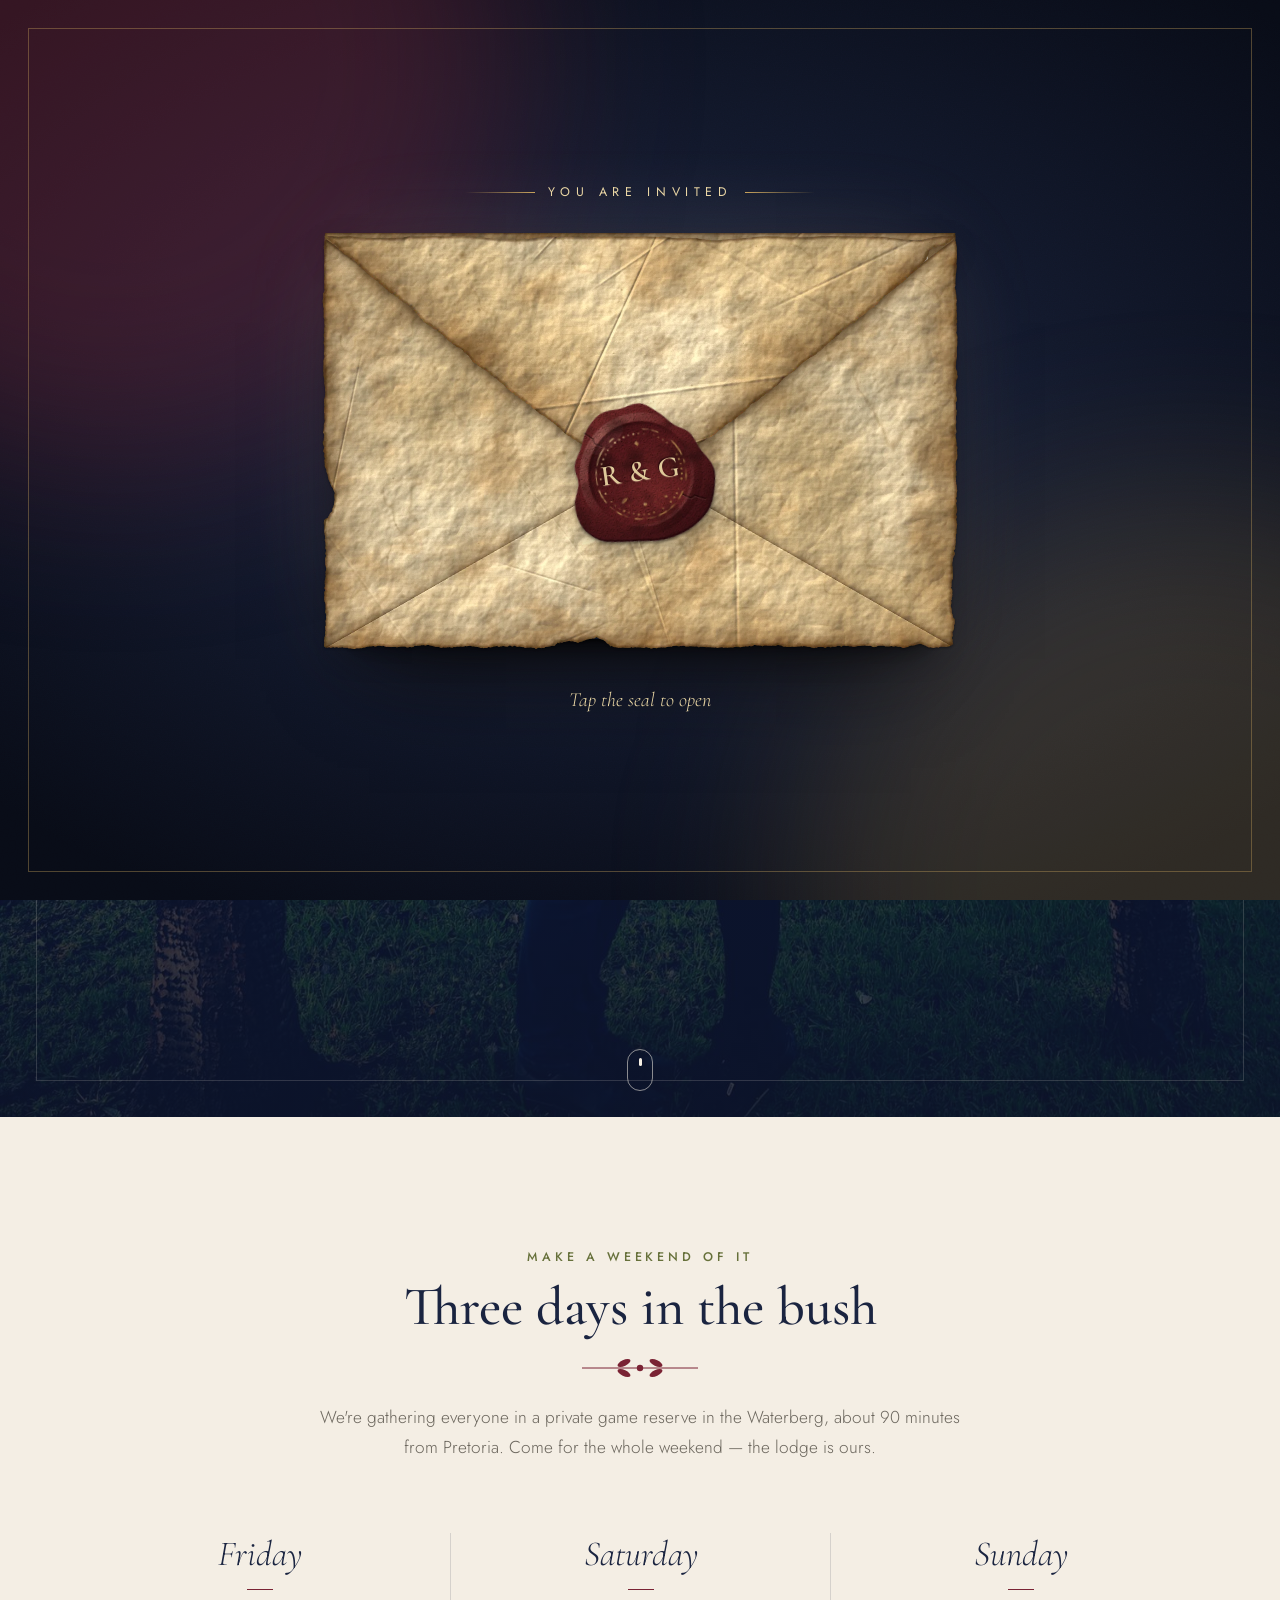
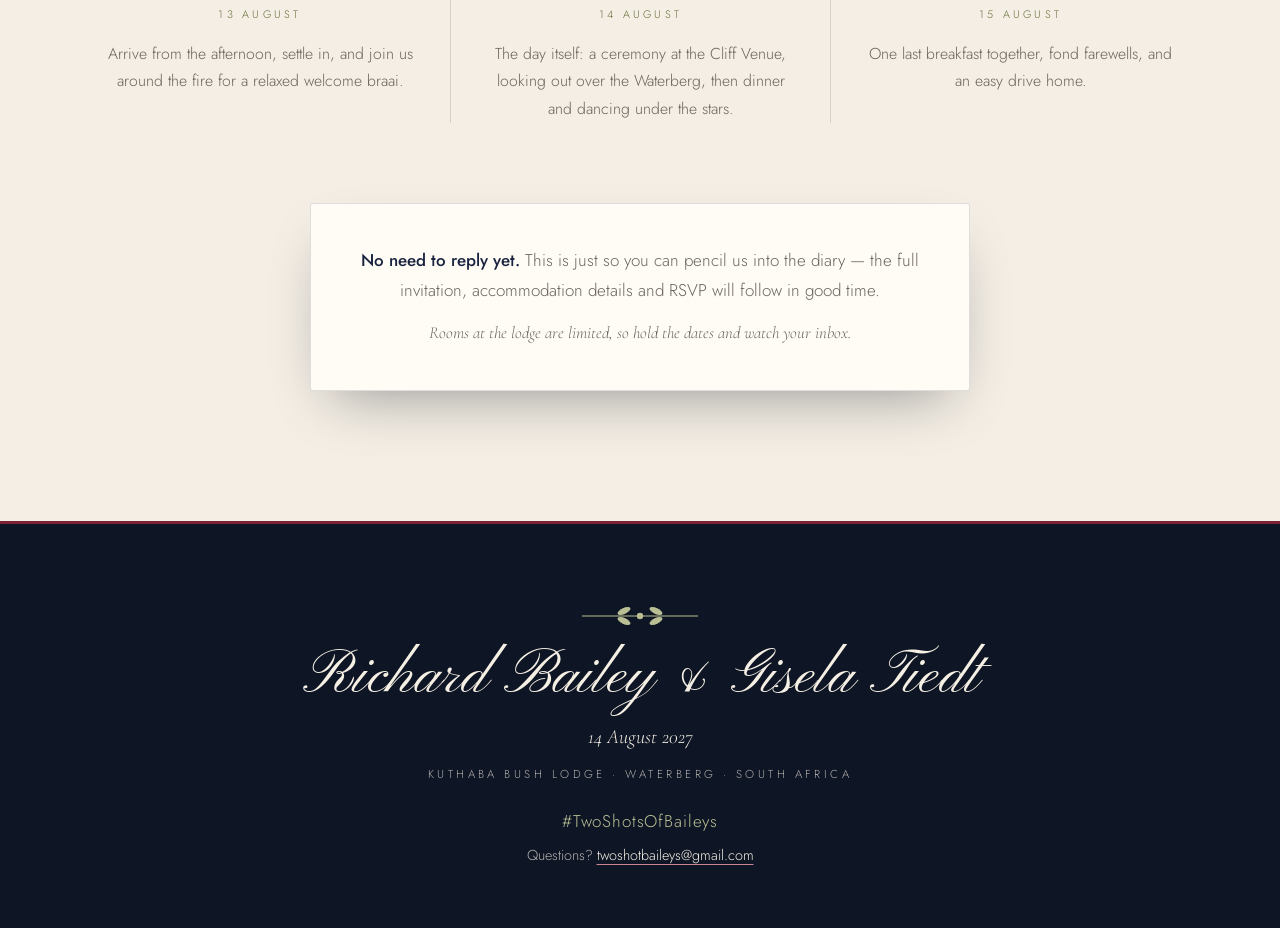
==== index.html @ c1f20c36 "Photo background and flipping photo date tiles on the save-the-date page - Use the photo among the t" ====
<!DOCTYPE html>
<html lang="en">
<head>
  <meta charset="UTF-8" />
  <meta name="viewport" content="width=device-width, initial-scale=1" />
  <title>Save the Weekend · 13–15 August 2027</title>
  <meta name="description" content="Save the weekend: our wedding weekend, 13–15 August 2027 at Kuthaba Bush Lodge in the Waterberg, South Africa." />
  <meta name="theme-color" content="#172036" />
  <meta property="og:title" content="Save the Weekend · 13–15 August 2027" />
  <meta property="og:description" content="A wedding weekend at Kuthaba Bush Lodge in the Waterberg, South Africa." />
  <link rel="icon" href="data:image/svg+xml,%3Csvg xmlns='http://www.w3.org/2000/svg' viewBox='0 0 64 64'%3E%3Ccircle cx='32' cy='32' r='30' fill='%237a2334'/%3E%3Cpath d='M32 46s-14-8.5-14-18a8 8 0 0 1 14-5.3A8 8 0 0 1 46 28c0 9.5-14 18-14 18z' fill='%23fff'/%3E%3C/svg%3E" />

  <link rel="preconnect" href="https://fonts.googleapis.com" />
  <link rel="preconnect" href="https://fonts.gstatic.com" crossorigin />
  <link href="https://fonts.googleapis.com/css2?family=Cormorant+Garamond:ital,wght@0,400;0,500;0,600;1,400;1,500&family=Jost:wght@300;400;500;600&family=Pinyon+Script&display=swap" rel="stylesheet" />
  <link rel="stylesheet" href="css/styles.css?v=6" />
  <link rel="stylesheet" href="css/landing.css?v=6" />
  <script src="js/config.js?v=6"></script>
  <script>
    // Apply the colour theme before the page paints (?theme=merlot previews one)
    (function () {
      var q = new URLSearchParams(location.search).get("theme");
      document.documentElement.setAttribute("data-theme", q || (window.WEDDING && window.WEDDING.theme) || "waterberg");
    })();
  </script>
</head>
<body class="is-locked landing">

  <!-- Reusable artwork -->
  <svg width="0" height="0" style="position:absolute" aria-hidden="true">
    <defs>
      <symbol id="leaf" viewBox="0 0 40 80">
        <path d="M20 2C34 18 38 44 20 78 2 44 6 18 20 2z" />
      </symbol>
      <symbol id="branch" viewBox="0 0 200 420">
        <path d="M100 420C96 320 110 220 98 110 94 70 100 36 108 0" fill="none" stroke="currentColor" stroke-width="2.4" stroke-linecap="round" />
        <g fill="currentColor">
          <ellipse cx="72" cy="360" rx="12" ry="30" transform="rotate(-50 72 360)" />
          <ellipse cx="128" cy="330" rx="12" ry="30" transform="rotate(48 128 330)" />
          <ellipse cx="74" cy="290" rx="11" ry="28" transform="rotate(-48 74 290)" />
          <ellipse cx="126" cy="258" rx="11" ry="28" transform="rotate(50 126 258)" />
          <ellipse cx="76" cy="220" rx="10" ry="26" transform="rotate(-46 76 220)" />
          <ellipse cx="122" cy="186" rx="10" ry="25" transform="rotate(50 122 186)" />
          <ellipse cx="78" cy="152" rx="9" ry="23" transform="rotate(-44 78 152)" />
          <ellipse cx="120" cy="118" rx="9" ry="22" transform="rotate(48 120 118)" />
          <ellipse cx="86" cy="84" rx="8" ry="20" transform="rotate(-40 86 84)" />
          <ellipse cx="118" cy="52" rx="7" ry="18" transform="rotate(44 118 52)" />
          <ellipse cx="108" cy="10" rx="6" ry="14" />
        </g>
      </symbol>
      <symbol id="sprig" viewBox="0 0 120 24">
        <path d="M2 12h116" stroke="currentColor" stroke-width="1" />
        <g fill="currentColor">
          <ellipse cx="44" cy="7" rx="7" ry="3" transform="rotate(-25 44 7)" />
          <ellipse cx="44" cy="17" rx="7" ry="3" transform="rotate(25 44 17)" />
          <ellipse cx="76" cy="7" rx="7" ry="3" transform="rotate(25 76 7)" />
          <ellipse cx="76" cy="17" rx="7" ry="3" transform="rotate(-25 76 17)" />
          <circle cx="60" cy="12" r="3.2" />
        </g>
      </symbol>


      <!-- Card-corner flourish -->
      <symbol id="corner" viewBox="0 0 40 40">
        <g fill="none" stroke="currentColor" stroke-width="1.1" stroke-linecap="round">
          <path d="M3 37V13Q3 3 13 3H37" />
          <path d="M8 30V15Q8 8 15 8H30" />
          <path d="M14 14q7 0 7 7-.5 5-5 4.5T13 20" />
        </g>
        <circle cx="3" cy="3" r="2.2" fill="currentColor" />
        <circle cx="37" cy="3" r="1.3" fill="currentColor" />
        <circle cx="3" cy="37" r="1.3" fill="currentColor" />
      </symbol>
    </defs>
  </svg>

  <!-- ============ Envelope intro ============ -->
  <div class="intro" id="intro" role="dialog" aria-label="Invitation">
    <span class="intro__glow intro__glow--a" aria-hidden="true"></span>
    <span class="intro__glow intro__glow--b" aria-hidden="true"></span>
    <canvas class="intro__fx" id="introFx" aria-hidden="true"></canvas>

    <div class="intro__inner">
      <p class="intro__eyebrow">You are invited</p>
      <button class="envelope" id="envelope" type="button" aria-label="Open the invitation">
        <span class="envelope__body">
          <span class="envelope__back"></span>
          <span class="envelope__card">
            <span class="envelope__card-corners" aria-hidden="true">
              <svg><use href="#corner" /></svg><svg><use href="#corner" /></svg><svg><use href="#corner" /></svg><svg><use href="#corner" /></svg>
            </span>
            <span class="envelope__card-small envelope__card-title">Save the Weekend</span>
            <span class="envelope__card-names">
              <span data-config="partner1"></span>
              <span class="envelope__card-amp">&amp;</span>
              <span data-config="partner2"></span>
            </span>
            <svg class="envelope__card-sprig" aria-hidden="true"><use href="#sprig" /></svg>
            <span class="envelope__card-small">13 – 15 August 2027</span>
            <span class="envelope__card-place">Kuthaba Bush Lodge</span>
          </span>
          <span class="envelope__pocket"></span>
          <span class="envelope__flap-shadow"><span></span></span>
          <span class="envelope__seal envelope__seal--base" aria-hidden="true">
            <span class="seal__inner">
              <img class="seal__wax" src="images/seal.webp" alt="" />
              <span class="seal__text" data-config="initials"></span>
            </span>
          </span>
          <span class="envelope__flap">
            <span class="flap__face flap__face--out"></span>
            <span class="flap__face flap__face--in"></span>
            <span class="envelope__seal envelope__seal--top" aria-hidden="true">
              <span class="seal__inner">
                <img class="seal__wax" src="images/seal.webp" alt="" />
                <span class="seal__text" data-config="initials"></span>
              </span>
            </span>
          </span>
        </span>
      </button>
      <p class="intro__hint"><span>Tap the seal to open</span></p>
    </div>
  </div>

  <main>
    <!-- ============ The announcement ============ -->
    <section class="hero" id="home">
      <div class="hero__bg" id="heroBg"></div>
      <div class="hero__frame" aria-hidden="true"></div>
      <div class="hero__leaves" id="leaves" aria-hidden="true"></div>

      <div class="hero__content">
        <p class="hero__eyebrow anim" style="--d:.1s">Save the Weekend</p>
        <h1 class="hero__names anim" style="--d:.3s">
          <span data-config="partner1"></span>
          <span class="hero__amp">&amp;</span>
          <span data-config="partner2"></span>
        </h1>
        <p class="hero__sub anim" style="--d:.55s">are getting married</p>

        <div class="hero__dates anim" style="--d:.85s">
          <!-- Each tile starts as a photo and flips once to its date: the 13th, then the 14th, then the 15th -->
          <div class="hero__day" style="--flip:0s">
            <span class="hero__day-flip">
              <span class="hero__day-photo" style="background-image:url(images/tiles/web/13.jpg)" aria-hidden="true"></span>
              <span class="hero__day-face">
                <span class="hero__day-name">Fri</span>
                <span class="hero__day-num">13</span>
                <span class="hero__day-note">Celebrations begin</span>
              </span>
            </span>
          </div>
          <div class="hero__day hero__day--main" style="--flip:1s">
            <span class="hero__day-flip">
              <span class="hero__day-photo hero__day-photo--14" style="background-image:url(images/tiles/web/14.jpg)" aria-hidden="true"></span>
              <span class="hero__day-face">
                <span class="hero__day-name">Sat</span>
                <span class="hero__day-num">14</span>
                <span class="hero__day-note">We say ‘I do’</span>
              </span>
            </span>
          </div>
          <div class="hero__day" style="--flip:2s">
            <span class="hero__day-flip">
              <span class="hero__day-photo" style="background-image:url(images/tiles/web/15.jpg)" aria-hidden="true"></span>
              <span class="hero__day-face">
                <span class="hero__day-name">Sun</span>
                <span class="hero__day-num">15</span>
                <span class="hero__day-note">Until we meet again</span>
              </span>
            </span>
          </div>
        </div>
        <p class="hero__month anim" style="--d:.95s">August 2027</p>

        <p class="hero__venue anim" style="--d:1s">
          <span class="hero__venue-name" data-config="venue.name"></span>
          <span class="hero__venue-area" data-config="venue.area"></span>
        </p>

        <div class="countdown anim" style="--d:1.05s" id="countdown">
          <div class="countdown__unit"><span class="countdown__num" data-unit="days">000</span><span class="countdown__label">Days</span></div>
          <div class="countdown__unit"><span class="countdown__num" data-unit="hours">00</span><span class="countdown__label">Hours</span></div>
          <div class="countdown__unit"><span class="countdown__num" data-unit="minutes">00</span><span class="countdown__label">Minutes</span></div>
          <div class="countdown__unit"><span class="countdown__num" data-unit="seconds">00</span><span class="countdown__label">Seconds</span></div>
        </div>

        <div class="hero__actions anim" style="--d:1.2s">
          <div class="cal">
            <button class="btn btn--light" id="calToggle" aria-expanded="false" aria-controls="calMenu">Add to calendar</button>
            <div class="cal__menu" id="calMenu" hidden>
              <a id="calGoogle" target="_blank" rel="noopener">Google Calendar</a>
              <a id="calOutlook" target="_blank" rel="noopener">Outlook</a>
              <button type="button" id="calIcs">Apple / iCal (.ics)</button>
            </div>
          </div>
          <a class="btn btn--ghost" id="venueSite" target="_blank" rel="noopener">See the venue</a>
          <a class="btn btn--ghost" id="fullSite" href="wedding.html" hidden>Full details &amp; RSVP</a>
        </div>
      </div>

      <a href="#weekend" class="hero__scroll" aria-label="Scroll down"><span></span></a>
    </section>

    <!-- ============ The weekend ============ -->
    <section class="three-days" id="weekend">
      <div class="container">
        <header class="three-days__head" data-reveal>
          <p class="eyebrow">Make a weekend of it</p>
          <h2 class="title">Three days in the bush</h2>
          <svg class="sprig" aria-hidden="true"><use href="#sprig" /></svg>
          <p class="lead">
            We're gathering everyone in a private game reserve in the Waterberg,
            about 90 minutes from Pretoria. Come for the whole weekend — the lodge is ours.
          </p>
        </header>

        <ol class="days">
          <li data-reveal style="--d:.05s">
            <span class="days__name">Friday</span>
            <span class="days__date">13 August</span>
            <p>Arrive from the afternoon, settle in, and join us around the fire for a relaxed welcome braai.</p>
          </li>
          <li data-reveal style="--d:.15s">
            <span class="days__name">Saturday</span>
            <span class="days__date">14 August</span>
            <p>The day itself: a ceremony at the Cliff Venue, looking out over the Waterberg, then dinner and dancing under the stars.</p>
          </li>
          <li data-reveal style="--d:.25s">
            <span class="days__name">Sunday</span>
            <span class="days__date">15 August</span>
            <p>One last breakfast together, fond farewells, and an easy drive home.</p>
          </li>
        </ol>

        <div class="note" data-reveal>
          <p><strong>No need to reply yet.</strong> This is just so you can pencil us into the diary —
            the full invitation, accommodation details and RSVP will follow in good time.</p>
          <p class="note__small">Rooms at the lodge are limited, so hold the dates and watch your inbox.</p>
        </div>
      </div>
    </section>
  </main>

  <footer class="footer">
    <svg class="footer__sprig" aria-hidden="true"><use href="#sprig" /></svg>
    <p class="footer__names" data-config="coupleShort"></p>
    <p class="footer__date">14 August 2027</p>
    <p class="footer__place">Kuthaba Bush Lodge · Waterberg · South Africa</p>
    <p class="footer__tag" data-config="hashtag"></p>
    <p class="footer__contact">Questions? <a data-config-href="contactEmail"></a></p>
  </footer>

  <script src="js/landing.js?v=6"></script>
  <script src="js/intro-fx.js?v=6"></script>
</body>
</html>
---- css/styles.css ----
/* ==========================================================================
   Save the Date — styles
   Palette: navy · olive · burgundy · white, arranged in three themes.
   Every colour below comes from the theme tokens, so switching the theme
   in js/config.js recolours the whole site.
   ========================================================================== */

/* ---------- Themes ---------- */
:root,
[data-theme="waterberg"] {
  /* Midnight ink navy leads; bone white, bush olive, merlot accents */
  --dark: #172036;
  --dark-deep: #0e1525;
  --dark-soft: #24304c;
  --on-dark: #f5efe4;
  --ink: #1a2440;
  --leaf: #66703a;
  --leaf-light: #b9bf93;
  --leaf-pale: #e9e8d8;
  --accent: #7a2334;
  --accent-deep: #58182a;
  --accent-light: #c98592;
  --paper: #f4eee4;
  --card: #fffcf6;
  --muted: #6b665d;
}

[data-theme="merlot"] {
  /* Deep merlot burgundy leads; navy and olive accents */
  --dark: #4a1524;
  --dark-deep: #330d18;
  --dark-soft: #5f1f31;
  --on-dark: #f8efe8;
  --ink: #1a2440;
  --leaf: #626c37;
  --leaf-light: #c7cb9f;
  --leaf-pale: #ecebdc;
  --accent: #1f2b4a;
  --accent-deep: #131c33;
  --accent-light: #aebbd8;
  --paper: #f6eee7;
  --card: #fffbf7;
  --muted: #6c625d;
}

[data-theme="olive"] {
  /* Dusky bush olive leads; merlot and navy accents */
  --dark: #384024;
  --dark-deep: #262c17;
  --dark-soft: #485230;
  --on-dark: #f6f1e4;
  --ink: #1a2440;
  --leaf: #5f6a34;
  --leaf-light: #d3d7b1;
  --leaf-pale: #e8e9d6;
  --accent: #7a2334;
  --accent-deep: #58182a;
  --accent-light: #e2a6b0;
  --paper: #f3efe3;
  --card: #fffdf6;
  --muted: #66645a;
}

:root {
  --line: color-mix(in srgb, var(--ink) 14%, transparent);

  /* The invitation itself keeps the same colours in every theme */
  --envelope: #25355f;
  --envelope-shade: #17223f;
  --line-dark: color-mix(in srgb, var(--on-dark) 18%, transparent);

  --serif: "Cormorant Garamond", Georgia, "Times New Roman", serif;
  --sans: "Jost", "Segoe UI", system-ui, sans-serif;
  --script: "Pinyon Script", "Brush Script MT", cursive;

  --radius: 3px;
  --shadow: 0 24px 60px -24px color-mix(in srgb, var(--dark-deep) 45%, transparent);
  --ease: cubic-bezier(0.22, 1, 0.36, 1);
  --nav-h: 72px;

  /* Fine paper grain, tinted by the theme through blend modes */
  --grain: url("data:image/svg+xml,%3Csvg xmlns='http://www.w3.org/2000/svg' width='220' height='220'%3E%3Cfilter id='n'%3E%3CfeTurbulence type='fractalNoise' baseFrequency='.85' numOctaves='3' stitchTiles='stitch'/%3E%3CfeColorMatrix values='0 0 0 0 0 0 0 0 0 0 0 0 0 0 0 0 0 0 .55 0'/%3E%3C/filter%3E%3Crect width='100%25' height='100%25' filter='url(%23n)'/%3E%3C/svg%3E");
}

/* ---------- Base ---------- */
*,
*::before,
*::after { box-sizing: border-box; }

html { scroll-behavior: smooth; scroll-padding-top: var(--nav-h); }
body {
  margin: 0;
  font-family: var(--sans);
  font-weight: 300;
  font-size: 17px;
  line-height: 1.75;
  color: var(--ink);
  background: var(--paper);
  -webkit-font-smoothing: antialiased;
  overflow-x: hidden;
}
body::after {
  content: "";
  position: fixed; inset: 0;
  background-image: var(--grain);
  opacity: 0.07;
  pointer-events: none;
  z-index: 80;
}
body.is-locked { overflow: hidden; }
img { max-width: 100%; display: block; }
a { color: inherit; }
button { font: inherit; cursor: pointer; }
[hidden] { display: none !important; }
::selection { background: var(--accent); color: var(--on-dark); }

.container { width: min(1140px, 100% - 40px); margin-inline: auto; }
.container--narrow { width: min(760px, 100% - 40px); }

/* ---------- Typography ---------- */
.eyebrow {
  font-family: var(--sans);
  font-size: 0.78rem;
  font-weight: 500;
  letter-spacing: 0.32em;
  text-transform: uppercase;
  color: var(--leaf);
  margin: 0 0 0.6rem;
}
.eyebrow--light { color: var(--leaf-light); }
.title {
  font-family: var(--serif);
  font-weight: 500;
  font-size: clamp(2.2rem, 5vw, 3.4rem);
  line-height: 1.1;
  margin: 0;
  color: var(--ink);
}
.title--light { color: var(--on-dark); }
.lead { font-size: 1.08rem; color: var(--muted); max-width: 640px; margin: 1.2rem auto 0; }
.lead--light { color: color-mix(in srgb, var(--on-dark) 80%, transparent); }
.lead strong { font-weight: 500; color: inherit; }

.sprig { width: 120px; height: 24px; color: var(--accent); margin: 1.1rem 0 1.4rem; display: block; }
.section__head .sprig { margin-inline: auto; }
.sprig--light { color: var(--leaf-light); }

.section { padding: clamp(80px, 12vw, 140px) 0; position: relative; }
.section__head { text-align: center; margin-bottom: clamp(48px, 7vw, 72px); }

/* Dark, colour-blocked sections share one treatment */
.details, .gallery, .rsvp, .footer, .hero, .intro {
  color: var(--on-dark);
  background-color: var(--dark);
}

/* ---------- Buttons ---------- */
.btn {
  --bg: transparent; --fg: var(--ink); --bd: var(--ink);
  --hover-bg: var(--ink); --hover-fg: var(--card);
  position: relative;
  display: inline-flex; align-items: center; justify-content: center; gap: 0.6rem;
  padding: 0.95rem 2rem;
  border: 1px solid var(--bd);
  background: var(--bg);
  color: var(--fg);
  font-family: var(--sans);
  font-size: 0.78rem;
  font-weight: 500;
  letter-spacing: 0.24em;
  text-transform: uppercase;
  text-decoration: none;
  border-radius: var(--radius);
  overflow: hidden;
  isolation: isolate;
  transition: color 0.4s var(--ease), border-color 0.4s var(--ease), transform 0.3s var(--ease);
}
.btn::before {
  content: "";
  position: absolute; inset: 0;
  background: var(--hover-bg);
  transform: scaleX(0);
  transform-origin: right;
  transition: transform 0.5s var(--ease);
  z-index: -1;
}
.btn:hover::before, .btn:focus-visible::before { transform: scaleX(1); transform-origin: left; }
.btn:hover, .btn:focus-visible { color: var(--hover-fg); border-color: var(--hover-bg); }
.btn:active { transform: scale(0.98); }
.btn--light { --bg: var(--card); --fg: var(--ink); --bd: var(--card); --hover-bg: var(--accent); --hover-fg: var(--on-dark); }
.btn--ghost { --fg: var(--on-dark); --bd: color-mix(in srgb, var(--on-dark) 55%, transparent); --hover-bg: var(--on-dark); --hover-fg: var(--dark); }
.btn--dark { --bg: var(--dark); --fg: var(--on-dark); --bd: var(--dark); --hover-bg: var(--accent); --hover-fg: var(--on-dark); }
.btn--outline { --hover-bg: var(--dark); --hover-fg: var(--on-dark); }
.btn--accent { --bg: var(--accent); --fg: var(--on-dark); --bd: var(--accent); --hover-bg: var(--dark); --hover-fg: var(--on-dark); }
.btn--block { width: 100%; padding-block: 1.15rem; }

/* ==========================================================================
   Envelope intro
   ========================================================================== */
.intro {
  /* A dark, quiet stage for the letter, whatever the site theme */
  --gold: #c9a45c;
  --gold-light: #ecd9a6;
  position: fixed; inset: 0 auto 0 0; z-index: 100;
  width: 100vw; /* the full window, scrollbar included, so it doesn't shift sideways when
                   scrolling unlocks at the end and the scrollbar appears */
  display: grid; place-items: center;
  color: var(--on-dark);
  background: radial-gradient(ellipse 70% 62% at 50% 46%, #25314f 0%, #141b30 48%, #090d19 100%);
  overflow: hidden;
  transition: opacity 1.2s var(--ease), visibility 1.2s;
}
.intro::before { /* film grain */
  content: ""; position: absolute; inset: 0;
  background-image: var(--grain); opacity: 0.22; mix-blend-mode: overlay; pointer-events: none;
}
.intro::after { /* hairline gold frame */
  content: ""; position: absolute; inset: clamp(12px, 2.2vw, 28px);
  border: 1px solid color-mix(in srgb, var(--gold) 38%, transparent);
  pointer-events: none;
  animation: fadeIn 2.4s 0.4s both;
}
.intro.is-done { opacity: 0; visibility: hidden; }
.intro__glow { /* two soft washes of colour, drifting slowly */
  position: absolute;
  width: 62vmax; aspect-ratio: 1; border-radius: 50%;
  filter: blur(90px);
  pointer-events: none;
  animation: drift 26s ease-in-out infinite alternate;
}
.intro__glow--a { left: -22vmax; top: -26vmax; background: rgba(140, 42, 61, .34); }
.intro__glow--b { right: -24vmax; bottom: -30vmax; background: rgba(201, 164, 92, .2); animation-duration: 34s; animation-direction: alternate-reverse; }
.intro__fx { /* gold motes drawn by js/intro-fx.js as the card comes out */
  position: absolute; inset: 0; z-index: 2;
  width: 100%; height: 100%; display: block;
  pointer-events: none;
}
.intro__inner { position: relative; z-index: 1; text-align: center; padding: 20px; }
.intro__eyebrow, .intro__hint { transition: opacity 0.8s var(--ease), transform 0.8s var(--ease); }
.intro__eyebrow {
  display: flex; align-items: center; justify-content: center; gap: 1.1em;
  color: var(--gold-light);
  font-size: 0.78rem; font-weight: 400; letter-spacing: 0.45em; text-transform: uppercase;
  margin: 0 0 2rem;
  animation: fadeUp 1.2s 0.3s var(--ease) both;
}
.intro__eyebrow::before, .intro__eyebrow::after {
  content: ""; width: clamp(28px, 7vw, 70px); height: 1px;
  background: linear-gradient(90deg, transparent, var(--gold));
}
.intro__eyebrow::after { transform: scaleX(-1); }
.intro__hint {
  color: var(--gold-light);
  font-family: var(--serif); font-style: italic; font-size: 1.25rem;
  margin: 2rem 0 0;
  animation: fadeUp 1.2s 0.9s var(--ease) both;
}
.intro__hint span { display: inline-block; animation: pulse 2.8s 2.2s ease-in-out infinite; }
.intro.is-opening .intro__eyebrow,
.intro.is-opening .intro__hint { opacity: 0; transform: translateY(8px); animation: none; }

/* Envelope layers, back to front:
   back < flap (once open) < card < pocket < flap shadow < lower seal half < flap (closed) */
.envelope {
  position: relative;
  display: block;
  width: min(640px, 92vw, 84vh);
  aspect-ratio: 16 / 10.4;
  border: 0; padding: 0; background: none;
  container-type: inline-size; /* card text and seal scale with the envelope (cqi units) */
  animation: placeDown 1.6s 0.1s var(--ease) both;
  -webkit-tap-highlight-color: transparent;
}
.envelope:focus { outline: none; }
.envelope__body { position: absolute; inset: 0; perspective: 1800px; }
.envelope__body::before { /* the envelope's shadow, kept just inside the torn edges */
  content: ""; position: absolute; inset: 2% 3% 3%;
  border-radius: 14px;
  box-shadow:
    0 2px 3px rgba(0, 0, 0, .4),
    0 18px 30px -10px rgba(0, 0, 0, .6),
    0 50px 90px -30px rgba(0, 0, 0, .9),
    0 0 110px -10px rgba(255, 214, 160, .16);
  transition: opacity 0.9s ease;
}
.envelope__body > span { position: absolute; display: block; }

/* Inside: the same old paper as the outside. images/envelope-back.webp shares the front's
   torn outline, so nothing shows round the edges; it reaches a hair above the top so the
   lifted flap meets it without a gap. */
.envelope__back {
  inset: -0.4% 0 0;
  background: url("../images/envelope-back.webp") center / 100% 100% no-repeat;
  z-index: 0;
}

/* The card: heavy cotton paper. Apart from the names (merlot), its text, frame and corners
   are printed in the navy of the landing page behind it. */
.envelope__card {
  left: 5%; right: 5%; top: 5%; bottom: 5%;
  z-index: 2;
  display: flex !important; flex-direction: column; align-items: center; justify-content: center;
  padding: 5% 8%;
  background: radial-gradient(ellipse at 50% 40%, #fffdf8, #f9f0de 85%);
  border-radius: 2px;
  color: var(--ink);
  text-align: center;
  overflow: hidden;
  box-shadow: 0 1px 2px rgba(0,0,0,.1), 0 16px 28px -16px rgba(0,0,0,.4);
  transition: transform 1.8s cubic-bezier(0.45, 0, 0.2, 1), box-shadow 1.2s;
}
.envelope__card::before { /* double navy keyline */
  content: ""; position: absolute; inset: 2.2cqi;
  border: 1px solid color-mix(in srgb, var(--dark) 85%, transparent);
  box-shadow: inset 0 0 0 3px #fcf5e8, inset 0 0 0 4px color-mix(in srgb, var(--dark) 45%, transparent);
  pointer-events: none;
}
.envelope__card::after { /* a sheen that sweeps across once the card is presented */
  content: ""; position: absolute; inset: 0; pointer-events: none;
  background: linear-gradient(105deg, transparent 42%, rgba(255, 250, 235, .8) 50%, transparent 58%) no-repeat;
  background-size: 300% 100%; background-position: 100% 0;
}
.envelope__card > span { display: block; }
.envelope__card-corners { position: absolute; inset: 3.3cqi; pointer-events: none; }
.envelope__card-corners svg { position: absolute; width: 7cqi; height: 7cqi; color: var(--dark); }
.envelope__card-corners svg:nth-child(1) { left: 0; top: 0; }
.envelope__card-corners svg:nth-child(2) { right: 0; top: 0; transform: scaleX(-1); }
.envelope__card-corners svg:nth-child(3) { left: 0; bottom: 0; transform: scaleY(-1); }
.envelope__card-corners svg:nth-child(4) { right: 0; bottom: 0; transform: scale(-1); }
.envelope__card-small { font-size: max(0.5rem, 1.55cqi); letter-spacing: 0.38em; text-transform: uppercase; color: var(--dark); }
.envelope__card-title {
  font-weight: 500;
  color: var(--dark);
  margin-bottom: 0.8cqi;
}
.envelope__card-names { font-family: var(--script); font-size: 7cqi; line-height: 1.12; color: #7a2334; margin: 0.2em 0; }
.envelope__card-names > span { display: block; }
.envelope__card-amp { font-family: var(--serif); font-style: italic; font-size: 0.62em; line-height: 1; color: var(--dark); }
.envelope__card-sprig { width: 15cqi; height: 3cqi; color: var(--leaf); margin: 0.2rem 0 0.35rem; }
.envelope__card-place { font-family: var(--serif); font-style: italic; font-size: max(0.8rem, 2.5cqi); color: var(--dark-soft); margin-top: 0.1rem; }

/* Outside: an old letter. The parchment — stains, creases, torn edges — is painted
   by tools/envelope/ into two images whose transparency gives each piece its shape. */
.envelope__pocket {
  inset: 0;
  z-index: 3;
  background: url("../images/envelope-front.webp") center / 100% 100% no-repeat;
  filter: drop-shadow(0 1px 1px rgba(0, 0, 0, .35));
}

/* A soft shadow the closed flap casts onto the pocket */
.envelope__flap-shadow {
  left: 0; right: 0; top: 0; height: 60%;
  z-index: 4;
  filter: drop-shadow(0 3px 4px rgba(40, 22, 6, .55)) drop-shadow(0 10px 14px rgba(40, 22, 6, .22));
  transition: opacity 0.4s;
}
.envelope__flap-shadow > span {
  position: absolute; inset: 0;
  background: url("../images/envelope-flap.webp") center / 100% 100% no-repeat;
}

.envelope__flap {
  left: 0; right: 0; top: 0; height: 60%;
  z-index: 6;
  transform-origin: 50% 0;
  transform-style: preserve-3d;
}
.flap__face {
  position: absolute; inset: 0;
  backface-visibility: hidden; -webkit-backface-visibility: hidden;
}
.flap__face--out { background: url("../images/envelope-flap.webp") center / 100% 100% no-repeat; }
.flap__face--out::before { /* the shading follows the paper's torn outline */
  -webkit-mask: url("../images/envelope-flap.webp") center / 100% 100% no-repeat;
  mask: url("../images/envelope-flap.webp") center / 100% 100% no-repeat;
}
.flap__face--in { /* the underside: the same old paper, painted upside down to match the flip */
  transform: rotateX(180deg);
  background: url("../images/envelope-flap-in.webp") center / 100% 100% no-repeat;
}
.flap__face--in::before {
  -webkit-mask: url("../images/envelope-flap-in.webp") center / 100% 100% no-repeat;
  mask: url("../images/envelope-flap-in.webp") center / 100% 100% no-repeat;
}
.flap__face::before { /* shading that changes as the flap turns towards / away from the light */
  content: ""; position: absolute; inset: 0; z-index: 1;
  background: linear-gradient(180deg, rgba(0,0,0,.5), rgba(0,0,0,.15));
  opacity: 0;
  transition: opacity 0.9s ease-in;
}
.flap__face--in::before { opacity: 0.8; transition: opacity 1.1s 0.6s ease-out; }

/* Wax seal. Closed: one whole seal on top. Opening: it splits into two halves along the
   flap's edge — the top half rides up with the flap, the bottom half stays on the envelope. */
.envelope__seal {
  position: absolute !important;
  left: 50%; top: 60%;
  width: 26cqi; height: 26cqi;
  min-width: 76px; min-height: 76px;
  transform: translate(-50%, -56%);
}
.envelope__seal--top {
  top: 100%;
  transform: translate(-50%, -56%) translateZ(1px);
  opacity: 0; /* shown once opening starts; until then the base seal is whole */
  backface-visibility: hidden; -webkit-backface-visibility: hidden;
  clip-path: polygon(0% 0%, 100% 0%, 100% 19.5%, 92% 27.5%, 85% 31.5%, 79% 38.5%, 72% 41.5%, 66% 48.5%, 60% 51.5%, 55% 55.5%, 50% 58.5%, 46% 55.5%, 41% 49.5%, 33% 45.5%, 27% 39.5%, 19% 35.5%, 14% 28.5%, 8% 27.5%, 0% 19.5%);
}
.envelope__seal--base {
  z-index: 7; /* whole, above the closed flap */
  transition: transform 0.5s var(--ease), opacity 0.6s;
}
.seal__inner {
  position: absolute; inset: 0;
  display: grid; place-items: center;
  transform: rotate(-8deg);
  transition: transform 0.45s var(--ease);
}
.seal__wax { /* images/seal.webp, painted by tools/envelope/ */
  position: absolute; inset: 0; width: 100%; height: 100%;
  pointer-events: none;
  filter: drop-shadow(0 2px 1.5px rgba(0,0,0,.45)) drop-shadow(0 6px 10px rgba(0,0,0,.3));
}
.seal__text { /* initials stamped into the wax, gilded in the same gold as "You are invited" */
  position: relative;
  font-family: var(--serif); font-weight: 600;
  font-size: max(0.95rem, 4.6cqi);
  letter-spacing: 0.02em;
  color: var(--gold-light);
  opacity: 0.92;
  text-shadow: 0 -1px 0 rgba(28, 3, 6, .7), 0 1px 0 rgba(246, 201, 182, .18), 0 0 5px rgba(0, 0, 0, .3);
  white-space: nowrap;
  margin-top: -4%;
}
.envelope:hover .seal__inner,
.envelope:focus-visible .seal__inner { transform: rotate(-4deg) scale(1.05); }
.envelope:focus-visible .envelope__seal--base { outline: 2px solid var(--gold); outline-offset: 6px; border-radius: 50%; }
.intro.is-opening .seal__inner { transform: rotate(-8deg); }

/* --- Stage 1 (0–3.4s): the seal cracks, the flap lifts, the card glides out --- */
.intro.is-opening .envelope { translate: 0 16%; transition: translate 1.8s 1s cubic-bezier(0.45, 0, 0.2, 1); }
.intro.is-opening .envelope__seal--top { opacity: 1; }
.intro.is-opening .envelope__seal--base {
  z-index: 5;
  clip-path: polygon(0% 17%, 8% 25%, 14% 26%, 19% 33%, 27% 37%, 33% 43%, 41% 47%, 46% 53%, 50% 56%, 55% 53%, 60% 49%, 66% 46%, 72% 39%, 79% 36%, 85% 29%, 92% 25%, 100% 17%, 100% 100%, 0% 100%);
  transform: translate(-50%, -56%) translateY(2px) rotate(1.5deg);
}
.intro.is-opening .envelope__flap-shadow { opacity: 0; }
.intro.is-opening .envelope__flap {
  transform: rotateX(180deg);
  z-index: 1;
  transition: transform 1.5s 0.35s cubic-bezier(0.55, 0, 0.25, 1), z-index 0s 1.1s;
}
.intro.is-opening .flap__face--out::before { opacity: 1; }
.intro.is-opening .flap__face--in::before { opacity: 0; }
.intro.is-opening .envelope__card { transform: translateY(-62%); transition-delay: 1.7s; }

/* --- Stage 2 (3.6s+): the envelope slips away and the card is presented --- */
.intro.is-out .envelope__body::before,
.intro.is-out .envelope__back,
.intro.is-out .envelope__pocket,
.intro.is-out .envelope__seal--base {
  opacity: 0;
  transition: opacity 0.9s ease;
}
/* Fade the flap's faces rather than the flap: opacity on a preserve-3d element flattens it,
   and for a moment it shows its outside — and the seal's top half — upside down */
.intro.is-out .envelope__flap > * { opacity: 0; transition: opacity 0.6s ease; }
.intro.is-out .envelope__card {
  transform: translateY(-14%) scale(1.14);
  transition: transform 1.3s cubic-bezier(0.45, 0, 0.2, 1), box-shadow 1.3s;
  box-shadow: 0 2px 4px rgba(0,0,0,.2), 0 34px 60px -24px rgba(0,0,0,.7), 0 0 80px -6px rgba(255, 214, 150, .35);
}
.intro.is-out .envelope__card::after { animation: sheen 1.6s 0.7s ease-in-out both; }

/* ---------- Progress & nav ---------- */
.progress {
  position: fixed; top: 0; left: 0; height: 3px; width: 100%;
  background: linear-gradient(90deg, var(--leaf), var(--accent));
  transform: scaleX(0); transform-origin: left;
  z-index: 60;
}
.nav {
  position: fixed; inset: 0 0 auto; z-index: 50;
  height: var(--nav-h);
  display: flex; align-items: center; justify-content: space-between;
  padding: 0 clamp(20px, 4vw, 48px);
  color: var(--on-dark);
  transition: background 0.4s, box-shadow 0.4s, color 0.4s, transform 0.4s var(--ease);
}
.nav.is-scrolled {
  background: color-mix(in srgb, var(--paper) 94%, transparent);
  backdrop-filter: blur(10px);
  -webkit-backdrop-filter: blur(10px);
  box-shadow: 0 1px 0 var(--line);
  color: var(--ink);
}
.nav.is-hidden { transform: translateY(-100%); }
.nav__brand {
  font-family: var(--serif); font-style: italic; font-size: 1.5rem;
  text-decoration: none; letter-spacing: 0.04em;
}
.nav__menu { display: flex; align-items: center; gap: clamp(18px, 2.4vw, 34px); }
.nav__menu a {
  position: relative;
  font-size: 0.74rem; font-weight: 400; letter-spacing: 0.22em; text-transform: uppercase;
  text-decoration: none;
  padding: 6px 0;
}
.nav__menu a:not(.nav__cta)::after {
  content: ""; position: absolute; left: 0; right: 0; bottom: 0; height: 1px;
  background: var(--accent);
  transform: scaleX(0); transition: transform 0.4s var(--ease);
}
.nav:not(.is-scrolled) .nav__menu a:not(.nav__cta)::after { background: var(--leaf-light); }
.nav__menu a:hover::after, .nav__menu a.is-active::after { transform: scaleX(1); }
.nav__cta {
  padding: 8px 18px !important;
  border: 1px solid currentColor;
  border-radius: var(--radius);
  transition: background 0.3s, color 0.3s, border-color 0.3s;
}
.nav__cta:hover { background: var(--accent); border-color: var(--accent); color: var(--on-dark); }
.nav__toggle {
  display: none;
  width: 44px; height: 44px;
  background: none; border: 0; padding: 10px;
  position: relative; z-index: 2; color: inherit;
}
.nav__toggle span {
  display: block; height: 1.5px; background: currentColor; margin: 6px 0;
  transition: transform 0.4s var(--ease), opacity 0.3s;
}
.nav.is-open .nav__toggle span:nth-child(1) { transform: translateY(7.5px) rotate(45deg); }
.nav.is-open .nav__toggle span:nth-child(2) { opacity: 0; }
.nav.is-open .nav__toggle span:nth-child(3) { transform: translateY(-7.5px) rotate(-45deg); }

/* ---------- Hero ---------- */
.hero {
  position: relative;
  min-height: 100vh; min-height: 100svh;
  display: grid; place-items: center;
  padding: calc(var(--nav-h) + 20px) 20px 90px;
  text-align: center;
  overflow: hidden;
  background: var(--dark-deep);
}
.hero__bg {
  position: absolute; inset: -10% 0 0;
  background:
    radial-gradient(ellipse at 18% 18%, color-mix(in srgb, var(--leaf) 38%, transparent), transparent 55%),
    radial-gradient(ellipse at 85% 88%, color-mix(in srgb, var(--accent) 50%, transparent), transparent 55%),
    linear-gradient(180deg, var(--dark) 0%, var(--dark-deep) 100%);
  background-size: cover; background-position: center;
  will-change: transform;
}
.hero__bg.has-photo::after {
  content: ""; position: absolute; inset: 0;
  background: linear-gradient(180deg,
    color-mix(in srgb, var(--dark-deep) 55%, transparent),
    color-mix(in srgb, var(--dark-deep) 82%, transparent));
}
.hero__frame { /* fine inset keyline, like a printed card */
  position: absolute; inset: calc(var(--nav-h) + 4px) clamp(14px, 3vw, 36px) clamp(14px, 3vw, 36px);
  border: 1px solid color-mix(in srgb, var(--on-dark) 16%, transparent);
  pointer-events: none;
  z-index: 1;
}
.hero__branch {
  position: absolute; bottom: -40px;
  width: clamp(140px, 22vw, 280px); height: clamp(300px, 48vw, 590px);
  color: var(--leaf);
  opacity: 0.8;
  transform-origin: bottom center;
  animation: sway 9s ease-in-out infinite alternate, growIn 2s var(--ease) both;
  pointer-events: none;
}
.hero__branch--left { left: -30px; --r: -14deg; }
.hero__branch--right { right: -30px; --r: 14deg; animation-delay: -4s, 0.2s; color: color-mix(in srgb, var(--leaf) 80%, #000); }
.hero__leaves { position: absolute; inset: 0; pointer-events: none; overflow: hidden; }
.hero__leaves svg {
  position: absolute; top: -60px;
  width: var(--s, 16px); height: calc(var(--s, 16px) * 2);
  fill: var(--c, var(--leaf));
  opacity: 0.7;
  animation: fall var(--t, 16s) linear var(--delay, 0s) infinite;
}
.hero__content { position: relative; z-index: 2; max-width: 900px; will-change: transform; }
.hero__eyebrow {
  font-size: 0.82rem; letter-spacing: 0.5em; text-transform: uppercase;
  color: var(--leaf-light); margin: 0 0 1rem;
}
.hero__names {
  font-family: var(--script); font-weight: 400;
  font-size: clamp(3.2rem, 11vw, 7rem);
  line-height: 1.1;
  margin: 0;
  display: flex; flex-direction: column; align-items: center; /* each name, and the ampersand, on its own line */
  text-shadow: 0 4px 30px rgba(0,0,0,.25);
}
.hero__amp { font-family: var(--serif); font-style: italic; font-size: 0.5em; line-height: 1.1; color: var(--accent-light); }
.hero__sub { font-family: var(--serif); font-style: italic; font-size: clamp(1.2rem, 2.5vw, 1.6rem); margin: 0.4rem 0 2rem; opacity: 0.9; }
.hero__date {
  display: inline-flex; align-items: center; gap: clamp(12px, 3vw, 28px);
  padding: 14px 0;
  border-top: 1px solid var(--line-dark);
  border-bottom: 1px solid var(--line-dark);
  font-size: 0.72rem; letter-spacing: 0.3em; text-transform: uppercase;
}
.hero__date strong { font-family: var(--serif); font-weight: 500; font-size: clamp(1.5rem, 4vw, 2.2rem); letter-spacing: 0.08em; }
.hero__date em { font-style: normal; color: var(--accent-light); }

.countdown { display: flex; justify-content: center; gap: clamp(10px, 3vw, 28px); margin: 2.4rem 0 2.6rem; }
.countdown__unit {
  min-width: clamp(64px, 16vw, 96px);
  padding: 14px 6px 10px;
  border: 1px solid var(--line-dark);
  background: color-mix(in srgb, var(--on-dark) 5%, transparent);
  border-radius: var(--radius);
  backdrop-filter: blur(4px);
}
.countdown__num {
  display: block;
  font-family: var(--serif); font-size: clamp(1.8rem, 5vw, 2.8rem); line-height: 1;
  font-variant-numeric: tabular-nums;
}
.countdown__num.tick { animation: tick 0.5s var(--ease); }
.countdown__label { display: block; margin-top: 6px; font-size: 0.62rem; letter-spacing: 0.3em; text-transform: uppercase; color: var(--leaf-light); }

.hero__actions { display: flex; justify-content: center; gap: 14px; flex-wrap: wrap; }
.cal { position: relative; }
.cal__menu {
  position: absolute; left: 50%; top: calc(100% + 10px);
  transform: translateX(-50%);
  min-width: 220px;
  background: var(--card); color: var(--ink);
  border-radius: var(--radius);
  box-shadow: var(--shadow);
  padding: 6px;
  z-index: 5;
  animation: fadeUp 0.35s var(--ease);
  text-align: left;
}
.cal__menu a, .cal__menu button {
  display: block; width: 100%;
  padding: 10px 14px;
  background: none; border: 0;
  text-align: left; text-decoration: none;
  font-size: 0.9rem; color: var(--ink);
  border-radius: 2px;
  cursor: pointer;
}
.cal__menu a:hover, .cal__menu button:hover { background: var(--leaf-pale); color: var(--accent); }

.hero__scroll {
  position: absolute; bottom: 26px; left: 50%; transform: translateX(-50%);
  width: 26px; height: 42px;
  border: 1.5px solid color-mix(in srgb, var(--on-dark) 55%, transparent); border-radius: 14px;
  z-index: 2;
}
.hero__scroll span {
  position: absolute; left: 50%; top: 8px;
  width: 3px; height: 8px; margin-left: -1.5px;
  background: var(--on-dark); border-radius: 2px;
  animation: scrollDot 1.8s ease-in-out infinite;
}

/* Hero entrance (triggered once the intro closes) */
.anim { opacity: 0; transform: translateY(24px); }
body.is-ready .anim { animation: fadeUp 1.1s var(--ease) var(--d, 0s) forwards; }

/* ---------- Holding page (index.html, while siteLive is false) ---------- */
.holding { min-height: 100vh; min-height: 100svh; }
.holding .hero__date { flex-direction: column; gap: 6px; }
.holding .hero__date span { color: var(--leaf-light); }
.holding__sprig { margin: 2rem auto 1.2rem; }
.holding__note {
  font-family: var(--serif); font-size: clamp(1.5rem, 3.4vw, 2.1rem); font-style: italic;
  margin: 0;
  color: var(--on-dark);
}
.holding__sub {
  max-width: 520px;
  margin: 1rem auto 2.4rem;
  font-size: 1rem;
  color: color-mix(in srgb, var(--on-dark) 72%, transparent);
}

/* ---------- Story ---------- */
.story { background: var(--paper); }
.story__grid { display: grid; grid-template-columns: 1fr 1.05fr; gap: clamp(40px, 7vw, 100px); align-items: center; }
.story__media { position: relative; z-index: 0; }
.story__frame { position: relative; padding: 0 28px 28px 0; }
.story__frame::before {
  content: ""; position: absolute; inset: 28px 0 0 28px;
  border: 1px solid var(--leaf);
  border-radius: var(--radius);
}
.story__frame::after { /* accent block peeking out behind the photo */
  content: ""; position: absolute; left: -16px; top: -16px;
  width: 38%; height: 30%;
  background: var(--accent);
  border-radius: var(--radius);
  z-index: -1;
}
.story__photo {
  position: relative;
  aspect-ratio: 4 / 5;
  border-radius: var(--radius);
  overflow: hidden;
  background: var(--dark);
  box-shadow: var(--shadow);
}
.story__photo img { width: 100%; height: 100%; object-fit: cover; transition: transform 1.2s var(--ease); }
.story__photo:hover img { transform: scale(1.05); }
.story__text p { color: var(--muted); }
.story__text .sprig { margin-inline: auto; }
.story__sign { font-family: var(--script); font-size: 2.4rem; color: var(--accent) !important; margin: 1rem 0 0; line-height: 1.2; }

.placeholder {
  position: absolute; inset: 0;
  display: grid; place-items: center; align-content: center; gap: 10px;
  color: color-mix(in srgb, var(--on-dark) 70%, transparent);
  background:
    radial-gradient(ellipse at 30% 20%, color-mix(in srgb, var(--leaf) 50%, transparent), transparent 60%),
    radial-gradient(ellipse at 80% 90%, color-mix(in srgb, var(--accent) 55%, transparent), transparent 60%),
    var(--dark);
  font-family: var(--serif); font-style: italic; font-size: 1.1rem;
}
.placeholder svg { width: 60px; height: 126px; color: var(--leaf-light); opacity: 0.8; }

/* ---------- Details ---------- */
.details {
  background:
    radial-gradient(ellipse at 0% 0%, color-mix(in srgb, var(--leaf) 22%, transparent), transparent 50%),
    radial-gradient(ellipse at 100% 100%, color-mix(in srgb, var(--accent) 30%, transparent), transparent 50%),
    var(--dark);
}
.cards { display: grid; grid-template-columns: repeat(3, 1fr); gap: 24px; }
.card {
  position: relative;
  padding: 44px 32px 38px;
  background: color-mix(in srgb, var(--on-dark) 4%, transparent);
  border: 1px solid var(--line-dark);
  border-radius: var(--radius);
  text-align: center;
  transform-style: preserve-3d;
}
.card:hover { background: color-mix(in srgb, var(--on-dark) 8%, transparent); border-color: var(--leaf-light); box-shadow: 0 30px 60px -30px rgba(0,0,0,.6); }
.card--featured { background: var(--accent); border-color: var(--accent); }
.card--featured:hover { background: var(--accent-deep); border-color: var(--accent-light); }
.card__icon {
  width: 64px; height: 64px; margin: 0 auto 18px;
  display: grid; place-items: center;
  border-radius: 50%;
  border: 1px solid color-mix(in srgb, var(--on-dark) 30%, transparent);
  color: var(--leaf-light);
  transition: transform 0.6s var(--ease);
}
.card--featured .card__icon { color: var(--on-dark); }
.card:hover .card__icon { transform: rotate(360deg); }
.card__icon svg { width: 32px; height: 32px; }
.card h3 { font-family: var(--serif); font-weight: 500; font-size: 1.8rem; margin: 0; }
.card__time { font-size: 0.75rem; letter-spacing: 0.26em; text-transform: uppercase; color: var(--leaf-light); margin: 0.4rem 0 1rem; }
.card--featured .card__time { color: color-mix(in srgb, var(--on-dark) 80%, transparent); }
.card p:last-child { color: color-mix(in srgb, var(--on-dark) 78%, transparent); margin: 0; font-size: 0.98rem; }

/* ---------- The weekend (Friday / Saturday / Sunday) ---------- */
.weekend { margin-top: clamp(70px, 10vw, 110px); text-align: center; }
.weekend__title { font-family: var(--serif); font-weight: 500; font-size: 2rem; margin: 0 0 0.6rem; }
.weekend__intro { color: color-mix(in srgb, var(--on-dark) 75%, transparent); max-width: 620px; margin: 0 auto 44px; }
.weekend__days { list-style: none; margin: 0; padding: 0; display: grid; grid-template-columns: repeat(3, 1fr); gap: 0; }
.weekend__days li {
  position: relative;
  padding: 0 clamp(16px, 2.5vw, 34px);
  text-align: center;
}
.weekend__days li + li { border-left: 1px solid var(--line-dark); }
.weekend__day {
  display: block;
  font-family: var(--serif); font-style: italic; font-size: 1.9rem;
  color: var(--on-dark);
  line-height: 1.2;
}
.weekend__date {
  display: block;
  font-size: 0.68rem; letter-spacing: 0.3em; text-transform: uppercase;
  color: var(--leaf-light);
  margin: 0.9rem 0 0.9rem;
}
.weekend__date::before { /* small rule between the day and its date */
  content: ""; display: block;
  width: 26px; height: 1px; margin: 0 auto 0.9rem;
  background: var(--accent-light);
}
.weekend__days p { margin: 0; font-size: 0.97rem; color: color-mix(in srgb, var(--on-dark) 72%, transparent); }

.timeline { margin-top: clamp(70px, 10vw, 110px); }
.timeline__title { font-family: var(--serif); font-weight: 500; font-size: 2rem; text-align: center; margin: 0 0 40px; }
.timeline__list { list-style: none; margin: 0 auto; padding: 0; max-width: 640px; position: relative; }
.timeline__list::before {
  content: ""; position: absolute; left: 50%; top: 6px; bottom: 6px; width: 1px;
  background: var(--line-dark);
}
.timeline__list::after {
  content: ""; position: absolute; left: 50%; top: 6px; width: 1px;
  height: calc((100% - 12px) * var(--line-progress, 0));
  background: linear-gradient(var(--leaf-light), var(--accent-light));
}
.timeline__list li {
  position: relative;
  display: grid; grid-template-columns: 1fr 1fr; gap: 56px;
  padding: 14px 0;
}
.timeline__list li::before {
  content: ""; position: absolute; left: 50%; top: 50%;
  width: 11px; height: 11px; margin: -5.5px 0 0 -5.5px;
  border-radius: 50%;
  background: var(--dark); border: 1.5px solid var(--leaf-light);
  z-index: 1;
  transition: background 0.4s 0.3s, border-color 0.4s 0.3s, transform 0.4s 0.3s var(--ease);
}
.timeline__list li.is-visible::before { background: var(--accent-light); border-color: var(--accent-light); transform: scale(1.2); }
.timeline__time { text-align: right; font-family: var(--serif); font-size: 1.35rem; color: var(--leaf-light); font-style: italic; }
.timeline__what { font-size: 1rem; letter-spacing: 0.02em; }

/* ---------- Venue ---------- */
.venue { background: var(--card); }
.stats {
  display: grid; grid-template-columns: repeat(4, 1fr);
  border-top: 1px solid var(--line); border-bottom: 1px solid var(--line);
  margin-bottom: clamp(56px, 8vw, 90px);
}
.stat { text-align: center; padding: 28px 10px; }
.stat + .stat { border-left: 1px solid var(--line); }
.stat__num { display: block; font-family: var(--serif); font-size: clamp(1.8rem, 4vw, 2.8rem); color: var(--accent); line-height: 1.1; }
.stat__label { display: block; font-size: 0.7rem; letter-spacing: 0.24em; text-transform: uppercase; color: var(--muted); margin-top: 6px; }

.venue__grid { display: grid; grid-template-columns: 1.2fr 1fr; gap: clamp(32px, 5vw, 64px); align-items: center; }
.venue__map {
  position: relative;
  aspect-ratio: 4 / 3;
  border-radius: var(--radius);
  overflow: hidden;
  box-shadow: var(--shadow);
  border: 8px solid var(--card);
  outline: 1px solid var(--line);
  background: var(--leaf-pale);
}
.venue__map iframe { width: 100%; height: 100%; border: 0; filter: saturate(0.75) sepia(0.12) contrast(1.02); }
.venue__info h3, .stay__title { font-family: var(--serif); font-weight: 500; font-size: 2rem; margin: 0 0 0.6rem; color: var(--ink); }
.venue__info p { color: var(--muted); }
.venue__address { font-family: var(--serif); font-style: italic; font-size: 1.2rem; color: var(--leaf) !important; }
.venue__buttons { display: flex; flex-wrap: wrap; gap: 10px; margin-top: 1.6rem; }
.venue__buttons .btn { padding: 0.8rem 1.3rem; font-size: 0.7rem; }

.stay { margin-top: clamp(70px, 10vw, 110px); text-align: center; }
.stay__intro { color: var(--muted); max-width: 620px; margin: 0 auto 40px; }
.stay__grid { display: grid; grid-template-columns: repeat(4, 1fr); gap: 20px; }
.stay__item {
  position: relative;
  padding: 36px 24px;
  background: var(--paper);
  border: 1px solid var(--line);
  border-radius: var(--radius);
  text-align: left;
  overflow: hidden;
}
.stay__item::after {
  content: ""; position: absolute; left: 0; bottom: 0; height: 3px; width: 100%;
  background: linear-gradient(90deg, var(--leaf), var(--accent));
  transform: scaleX(0); transform-origin: left;
  transition: transform 0.6s var(--ease);
}
.stay__item:hover { box-shadow: var(--shadow); border-color: transparent; }
.stay__item:hover::after { transform: scaleX(1); }
.stay__num { font-family: var(--serif); font-style: italic; font-size: 1.1rem; color: var(--leaf); }
.stay__item h4 { font-family: var(--serif); font-weight: 500; font-size: 1.45rem; margin: 0.3rem 0 0.4rem; color: var(--ink); }
.stay__item p { margin: 0; font-size: 0.95rem; color: var(--muted); }

/* ---------- Gallery ---------- */
.gallery { background: var(--dark-deep); }
.gallery__grid {
  display: grid;
  grid-template-columns: repeat(auto-fill, minmax(min(100%, 240px), 1fr));
  grid-auto-rows: 210px;
  grid-auto-flow: dense;
  gap: 14px;
}
/* Every so often a photo becomes a larger feature tile */
.gallery__item:nth-child(7n + 1),
.gallery__item:nth-child(7n + 5) { grid-column: span 2; grid-row: span 2; }
.gallery__item {
  position: relative;
  display: block; width: 100%;
  height: 100%;
  margin: 0;
  padding: 0; border: 0;
  border-radius: var(--radius);
  overflow: hidden;
  background: var(--dark);
  cursor: zoom-in;
}
.gallery__item img { width: 100%; height: 100%; object-fit: cover; transition: transform 1s var(--ease), filter 0.6s; }
.gallery__item::after {
  content: attr(data-caption);
  position: absolute; inset: auto 0 0 0;
  padding: 40px 18px 14px;
  background: linear-gradient(transparent, color-mix(in srgb, var(--dark-deep) 85%, transparent));
  color: var(--on-dark); text-align: left;
  font-family: var(--serif); font-style: italic; font-size: 1.1rem;
  opacity: 0; transform: translateY(10px);
  transition: opacity 0.5s, transform 0.5s var(--ease);
}
.gallery__item:hover img { transform: scale(1.06); }
.gallery__item:hover::after, .gallery__item:focus-visible::after { opacity: 1; transform: none; }
.gallery__item[data-caption=""]::after { display: none; }
.gallery__item--ph { cursor: default; }
.gallery__item--ph .placeholder { font-size: 1rem; }
.gallery__note { text-align: center; color: color-mix(in srgb, var(--on-dark) 55%, transparent); font-size: 0.9rem; margin-top: 18px; }
.gallery__note code { color: var(--leaf-light); }

/* Lightbox */
.lightbox {
  position: fixed; inset: 0; z-index: 90;
  background: color-mix(in srgb, var(--dark-deep) 96%, transparent);
  display: grid; place-items: center;
  animation: fadeIn 0.35s ease;
}
.lightbox__figure { margin: 0; max-width: 90vw; text-align: center; }
.lightbox__figure img {
  max-width: 90vw; max-height: 80vh;
  border-radius: var(--radius);
  box-shadow: 0 40px 80px rgba(0,0,0,.5);
  animation: zoomIn 0.5s var(--ease);
}
.lightbox__figure figcaption { color: color-mix(in srgb, var(--on-dark) 80%, transparent); font-family: var(--serif); font-style: italic; font-size: 1.2rem; margin-top: 14px; }
.lightbox__close, .lightbox__nav {
  position: absolute;
  width: 52px; height: 52px;
  border-radius: 50%;
  background: color-mix(in srgb, var(--on-dark) 8%, transparent); border: 1px solid var(--line-dark);
  color: var(--on-dark); font-size: 1.8rem; line-height: 1;
  transition: background 0.3s;
}
.lightbox__close:hover, .lightbox__nav:hover { background: var(--accent); }
.lightbox__close { top: 20px; right: 20px; }
.lightbox__nav { top: 50%; margin-top: -26px; }
.lightbox__nav--prev { left: 20px; }
.lightbox__nav--next { right: 20px; }

/* ---------- Share your photos ---------- */
.share { background: var(--card); }
.share__grid {
  display: grid;
  grid-template-columns: auto 1fr;
  gap: clamp(32px, 6vw, 72px);
  align-items: center;
}
.share__qr {
  padding: clamp(18px, 2.4vw, 26px);
  background: #fff;
  border: 1px solid var(--line);
  border-radius: var(--radius);
  box-shadow: var(--shadow);
  text-align: center;
}
.share__qr img { width: clamp(170px, 22vw, 230px); height: auto; margin-inline: auto; }
.share__scan {
  margin: 0.9rem 0 0;
  font-size: 0.66rem; letter-spacing: 0.3em; text-transform: uppercase;
  color: var(--muted);
}
.share__text .sprig { margin-left: 0; }
.share__text p { color: var(--muted); }
.share__hint { font-size: 0.93rem; }
.share__actions { margin-top: 1.8rem; }
.share__pending {
  margin: 0;
  font-family: var(--serif); font-style: italic; font-size: 1.1rem;
}

/* ---------- FAQ ---------- */
.faq { background: var(--paper); }
.faq__list { border-top: 1px solid var(--line); }
.faq__item { border-bottom: 1px solid var(--line); }
.faq__item summary {
  list-style: none;
  position: relative;
  padding: 24px 50px 24px 0;
  font-family: var(--serif); font-size: 1.35rem; font-weight: 500;
  color: var(--ink);
  cursor: pointer;
  transition: color 0.3s;
}
.faq__item summary::-webkit-details-marker { display: none; }
.faq__item summary::before, .faq__item summary::after {
  content: ""; position: absolute; right: 8px; top: 50%;
  width: 16px; height: 1.5px; background: var(--accent);
  transition: transform 0.4s var(--ease);
}
.faq__item summary::after { transform: rotate(90deg); }
.faq__item[open] summary::after { transform: rotate(0); }
.faq__item summary:hover { color: var(--accent); }
.faq__body { overflow: hidden; }
.faq__body p { margin: 0 0 24px; color: var(--muted); }

/* ---------- RSVP ---------- */
.rsvp {
  background:
    radial-gradient(ellipse at 90% 10%, color-mix(in srgb, var(--accent) 45%, transparent), transparent 50%),
    radial-gradient(ellipse at 10% 90%, color-mix(in srgb, var(--leaf) 35%, transparent), transparent 50%),
    var(--dark);
  overflow: hidden;
}
.rsvp__branch {
  position: absolute; right: -40px; bottom: -40px;
  width: 260px; height: 546px;
  color: var(--leaf);
  opacity: 0.35;
  transform: rotate(-18deg);
  pointer-events: none;
}
.rsvp__card {
  position: relative;
  background: var(--card);
  color: var(--ink);
  border-radius: var(--radius);
  padding: clamp(28px, 6vw, 60px);
  box-shadow: 0 40px 80px -30px rgba(0,0,0,.55);
}
.rsvp__card::before {
  content: ""; position: absolute; inset: 10px;
  border: 1px solid color-mix(in srgb, var(--leaf) 30%, transparent);
  border-radius: 2px;
  pointer-events: none;
}

.form { position: relative; display: grid; gap: 22px; }
.form__row { display: grid; grid-template-columns: 1fr 1fr; gap: 22px; }
.form__extra { display: grid; gap: 22px; overflow: hidden; transition: max-height 0.6s var(--ease), opacity 0.4s; max-height: 800px; }
.form__extra.is-collapsed { max-height: 0; opacity: 0; margin-top: -22px; pointer-events: none; }

.field { position: relative; }
.field input, .field textarea {
  width: 100%;
  padding: 22px 0 8px;
  border: 0; border-bottom: 1px solid var(--line);
  background: transparent;
  font: inherit; font-size: 1rem; color: var(--ink);
  outline: none;
  resize: vertical;
  transition: border-color 0.3s;
}
.field label {
  position: absolute; left: 0; top: 20px;
  color: var(--muted);
  pointer-events: none;
  transform-origin: left top;
  transition: transform 0.35s var(--ease), color 0.3s;
}
.field::after {
  content: ""; position: absolute; left: 0; right: 0; bottom: 0; height: 2px;
  background: var(--accent);
  transform: scaleX(0); transform-origin: left;
  transition: transform 0.5s var(--ease);
}
.field:has(input:focus, textarea:focus)::after { transform: scaleX(1); }
.field textarea + label { top: 20px; }
.field input:focus + label,
.field input:not(:placeholder-shown) + label,
.field textarea:focus + label,
.field textarea:not(:placeholder-shown) + label { transform: translateY(-20px) scale(0.78); color: var(--leaf); }
.field__error { display: none; font-size: 0.8rem; color: var(--accent); margin-top: 6px; }
.is-invalid .field__error, .choice.is-invalid > .field__error { display: block; }
.field.is-invalid input { border-color: var(--accent); }
.is-invalid { animation: shake 0.45s; }

.choice, .toggle-group { border: 0; margin: 0; padding: 0; min-width: 0; }
.choice { display: grid; grid-template-columns: 1fr 1fr; gap: 14px; }
.choice legend, .toggle-group legend {
  font-family: var(--serif); font-size: 1.3rem; color: var(--ink);
  margin-bottom: 12px; padding: 0;
}
.choice > .field__error { grid-column: 1 / -1; margin-top: -4px; }
.choice__opt input, .pill input { position: absolute; opacity: 0; pointer-events: none; }
.choice__box {
  display: flex; flex-direction: column; align-items: center; gap: 8px;
  padding: 22px 12px;
  border: 1px solid var(--line);
  border-radius: var(--radius);
  text-align: center;
  font-family: var(--serif); font-size: 1.15rem;
  cursor: pointer;
  transition: all 0.35s var(--ease);
}
.choice__box svg { width: 26px; height: 26px; fill: none; stroke: var(--leaf); stroke-width: 1.6; stroke-linecap: round; transition: all 0.35s var(--ease); }
.choice__box:hover { border-color: var(--leaf); transform: translateY(-2px); }
.choice__opt input:focus-visible + .choice__box { outline: 2px solid var(--leaf); outline-offset: 2px; }
.choice__opt input:checked + .choice__box { background: var(--dark); border-color: var(--dark); color: var(--on-dark); }
.choice__opt input[value="yes"]:checked + .choice__box { background: var(--accent); border-color: var(--accent); }
.choice__opt input[value="yes"]:checked + .choice__box svg { fill: var(--on-dark); stroke: var(--on-dark); animation: heartbeat 0.8s var(--ease); }
.choice__opt input:checked + .choice__box svg { stroke: var(--on-dark); }

.stepper__label { display: block; font-size: 0.82rem; color: var(--muted); margin-bottom: 8px; }
.stepper__ctrl { display: inline-flex; align-items: center; border: 1px solid var(--line); border-radius: var(--radius); }
.stepper__ctrl button {
  width: 46px; height: 46px;
  background: none; border: 0;
  font-size: 1.3rem; color: var(--ink);
  transition: background 0.3s, color 0.3s;
}
.stepper__ctrl button:hover:not(:disabled) { background: var(--leaf); color: var(--on-dark); }
.stepper__ctrl button:disabled { opacity: 0.3; cursor: not-allowed; }
.stepper__ctrl output { min-width: 48px; text-align: center; font-family: var(--serif); font-size: 1.4rem; }

.toggle-group { display: flex; flex-wrap: wrap; gap: 10px; }
.toggle-group legend { width: 100%; font-size: 1.1rem; }
.pill span {
  display: inline-block;
  padding: 9px 20px;
  border: 1px solid var(--line); border-radius: 999px;
  font-size: 0.9rem;
  cursor: pointer;
  transition: all 0.3s;
}
.pill span:hover { border-color: var(--leaf); }
.pill input:checked + span { background: var(--leaf); border-color: var(--leaf); color: var(--on-dark); }
.pill input:focus-visible + span { outline: 2px solid var(--ink); outline-offset: 2px; }

.hp { position: absolute !important; left: -9999px; width: 1px; height: 1px; }

.btn__spinner {
  display: none;
  width: 18px; height: 18px;
  border: 2px solid color-mix(in srgb, var(--on-dark) 35%, transparent); border-top-color: var(--on-dark);
  border-radius: 50%;
  animation: spin 0.8s linear infinite;
}
.btn.is-loading .btn__spinner { display: inline-block; }
.btn.is-loading { pointer-events: none; opacity: 0.85; }
.form__status { margin: 0; text-align: center; font-size: 0.9rem; color: var(--accent); min-height: 1.2em; }

.thanks { text-align: center; padding: 20px 0; animation: fadeUp 0.8s var(--ease); }
.thanks__icon { width: 80px; height: 80px; margin: 0 auto 18px; display: block; fill: none; stroke: var(--leaf); stroke-width: 2; stroke-linecap: round; stroke-linejoin: round; }
.thanks__icon circle { stroke-dasharray: 152; stroke-dashoffset: 152; animation: draw 0.9s var(--ease) forwards; }
.thanks__icon path { stroke: var(--accent); stroke-width: 3; stroke-dasharray: 40; stroke-dashoffset: 40; animation: draw 0.5s 0.7s var(--ease) forwards; }
.thanks h3 { font-family: var(--script); font-weight: 400; font-size: 3.4rem; color: var(--accent); margin: 0; line-height: 1.2; }
.thanks p { color: var(--muted); max-width: 460px; margin: 0.6rem auto 1.8rem; }

/* ---------- Footer ---------- */
.footer {
  background: var(--dark-deep);
  color: color-mix(in srgb, var(--on-dark) 70%, transparent);
  text-align: center;
  padding: 80px 20px 60px;
  border-top: 3px solid var(--accent);
}
.footer__sprig { width: 120px; height: 24px; color: var(--leaf-light); margin: 0 auto 10px; display: block; }
.footer__names { font-family: var(--script); font-size: clamp(2.6rem, 7vw, 3.8rem); color: var(--on-dark); margin: 0; line-height: 1.3; }
.footer__date { font-family: var(--serif); font-style: italic; font-size: 1.25rem; margin: 0.2rem 0; color: var(--on-dark); }
.footer__place { font-size: 0.72rem; letter-spacing: 0.3em; text-transform: uppercase; margin: 0.6rem 0; }
.footer__tag { color: var(--leaf-light); margin: 1.4rem 0 0.4rem; letter-spacing: 0.05em; }
.footer__contact { font-size: 0.9rem; margin: 0; }
.footer__contact a { color: var(--on-dark); text-decoration-color: var(--accent-light); text-underline-offset: 4px; }

.to-top {
  position: fixed; right: 20px; bottom: 20px; z-index: 40;
  width: 48px; height: 48px;
  border-radius: 50%; border: 0;
  background: var(--accent); color: var(--on-dark);
  box-shadow: 0 10px 24px -8px color-mix(in srgb, var(--accent) 60%, transparent);
  display: grid; place-items: center;
  opacity: 0; transform: translateY(20px); pointer-events: none;
  transition: opacity 0.4s, transform 0.4s var(--ease), background 0.3s;
}
.to-top.is-visible { opacity: 1; transform: none; pointer-events: auto; }
.to-top:hover { background: var(--dark); }
.to-top svg { width: 22px; height: 22px; fill: none; stroke: currentColor; stroke-width: 2; stroke-linecap: round; }

.confetti { position: fixed; inset: 0; width: 100%; height: 100%; pointer-events: none; z-index: 95; }

/* ---------- Scroll reveal ---------- */
[data-reveal] { opacity: 0; transform: translateY(40px); transition: opacity 1s var(--ease) var(--d, 0s), transform 1s var(--ease) var(--d, 0s); }
[data-reveal="left"] { transform: translateX(-50px); }
[data-reveal="right"] { transform: translateX(50px); }
[data-reveal="zoom"] { transform: scale(0.94); }
[data-reveal].is-visible { opacity: 1; transform: none; }
/* Once revealed, hand hover motion back to the component */
.card.is-visible { transition: transform 0.4s var(--ease), background 0.4s, border-color 0.4s, box-shadow 0.6s var(--ease); }
.stay__item.is-visible { transition: transform 0.5s var(--ease), box-shadow 0.5s var(--ease), border-color 0.4s; }
.stay__item.is-visible:hover { transform: translateY(-6px); }

/* ---------- Keyframes ---------- */
@keyframes fadeUp { from { opacity: 0; transform: translateY(24px); } to { opacity: 1; transform: none; } }
@keyframes fadeIn { from { opacity: 0; } to { opacity: 1; } }
@keyframes zoomIn { from { opacity: 0; transform: scale(0.92); } to { opacity: 1; transform: none; } }
@keyframes placeDown { from { opacity: 0; transform: translateY(46px) rotate(-3.5deg) scale(0.97); } to { opacity: 1; transform: none; } }
@keyframes pulse { 50% { opacity: 0.35; } }
@keyframes drift { from { translate: 0 0; scale: 1; } to { translate: 9vmax 6vmax; scale: 1.15; } }
@keyframes sheen { from { background-position: 100% 0; } to { background-position: 0 0; } }
@keyframes sway { from { transform: rotate(calc(var(--r) - 3deg)); } to { transform: rotate(calc(var(--r) + 3deg)); } }
@keyframes growIn { from { opacity: 0; translate: 0 80px; } }
@keyframes fall {
  0%   { transform: translate3d(0, 0, 0) rotate(0deg); opacity: 0; }
  10%  { opacity: 0.7; }
  90%  { opacity: 0.6; }
  100% { transform: translate3d(var(--x, 80px), 110vh, 0) rotate(var(--rot, 360deg)); opacity: 0; }
}
@keyframes scrollDot { 0% { opacity: 0; transform: translateY(0); } 40% { opacity: 1; } 100% { opacity: 0; transform: translateY(14px); } }
@keyframes tick { 0% { transform: translateY(-40%); opacity: 0; } 100% { transform: none; opacity: 1; } }
@keyframes spin { to { transform: rotate(360deg); } }
@keyframes draw { to { stroke-dashoffset: 0; } }
@keyframes heartbeat { 0%, 100% { transform: scale(1); } 30% { transform: scale(1.35); } 60% { transform: scale(0.95); } }
@keyframes shake { 20%, 60% { transform: translateX(-6px); } 40%, 80% { transform: translateX(6px); } }

/* ---------- Responsive ---------- */
@media (max-width: 960px) {
  .cards { grid-template-columns: 1fr; max-width: 520px; margin-inline: auto; }
  .stay__grid { grid-template-columns: repeat(2, 1fr); }
  .venue__grid, .story__grid { grid-template-columns: 1fr; }
  .story__media { max-width: 440px; margin-inline: auto; width: 100%; }
}

@media (max-width: 820px) {
  .nav__toggle { display: block; }
  .nav__menu {
    position: fixed; inset: 0;
    flex-direction: column; justify-content: center; gap: 28px;
    background: var(--dark-deep);
    color: var(--on-dark);
    clip-path: circle(0 at calc(100% - 42px) 36px);
    transition: clip-path 0.7s var(--ease);
  }
  .nav.is-open .nav__menu { clip-path: circle(150% at calc(100% - 42px) 36px); }
  .nav.is-open { color: var(--on-dark); }
  .nav.is-open.is-scrolled { background: transparent; box-shadow: none; backdrop-filter: none; -webkit-backdrop-filter: none; }
  .nav__menu a { font-size: 1rem; opacity: 0; transform: translateY(16px); transition: opacity 0.4s, transform 0.5s var(--ease); }
  .nav.is-open .nav__menu a { opacity: 1; transform: none; }
  .nav.is-open .nav__menu a:nth-child(2) { transition-delay: 0.05s; }
  .nav.is-open .nav__menu a:nth-child(3) { transition-delay: 0.1s; }
  .nav.is-open .nav__menu a:nth-child(4) { transition-delay: 0.15s; }
  .nav.is-open .nav__menu a:nth-child(5) { transition-delay: 0.2s; }
  .nav.is-open .nav__menu a:nth-child(6) { transition-delay: 0.25s; }
  .stats { grid-template-columns: repeat(2, 1fr); }
  .stat:nth-child(3) { border-left: 0; }
  .stat:nth-child(n+3) { border-top: 1px solid var(--line); }
}

@media (max-width: 600px) {
  body { font-size: 16px; }
  .hero__date { flex-direction: column; gap: 4px; padding: 12px 10px; }
  .hero__branch { opacity: 0.45; }
  .form__row, .choice { grid-template-columns: 1fr; }
  .stay__grid { grid-template-columns: 1fr; }
  .timeline__list::before, .timeline__list::after { left: 8px; }
  .timeline__list li { grid-template-columns: 1fr; gap: 0; padding-left: 34px; }
  .timeline__list li::before { left: 8px; top: 24px; }
  .timeline__time { text-align: left; font-size: 1.15rem; }
  .share__grid { grid-template-columns: 1fr; justify-items: center; text-align: center; }
  .share__text .sprig { margin-inline: auto; }
  .weekend__days { grid-template-columns: 1fr; gap: 34px; }
  .weekend__days li + li { border-left: 0; border-top: 1px solid var(--line-dark); padding-top: 30px; }
  .lightbox__nav { top: auto; bottom: 20px; margin: 0; }
  .lightbox__nav--prev { left: calc(50% - 62px); }
  .lightbox__nav--next { right: calc(50% - 62px); }
  .hero__actions .btn { padding-inline: 1.4rem; }
  .gallery__grid { grid-template-columns: 1fr 1fr; grid-auto-rows: 130px; gap: 10px; }
  .intro.is-out .envelope__card { transform: translateY(-14%) scale(1.06); }
  .story__frame::after { left: -10px; top: -10px; }
}

@media (prefers-reduced-motion: reduce) {
  *, *::before, *::after { animation-duration: 0.01ms !important; animation-iteration-count: 1 !important; transition-duration: 0.01ms !important; }
  html { scroll-behavior: auto; }
  .hero__leaves { display: none; }
  [data-reveal], .anim { opacity: 1 !important; transform: none !important; }
}
---- css/landing.css ----
/* ==========================================================================
   Landing page (index.html) — the envelope opens onto the save-the-date.
   Loaded after css/styles.css, which supplies the theme, envelope, hero,
   buttons, footer and animations. Only the extras live here.
   ========================================================================== */

/* ---------- The weekend, front and centre ---------- */
.hero__eyebrow { /* bold cream, lifted off the photo behind it */
  font-size: 0.9rem; font-weight: 600;
  color: var(--on-dark);
  text-shadow: 0 1px 3px rgba(0, 0, 0, .6), 0 0 18px rgba(0, 0, 0, .45);
}
.hero__dates {
  display: flex; justify-content: center; align-items: stretch;
  gap: clamp(8px, 1.6vw, 16px);
}
/* Photo tiles that flip once, in turn, to show the dates (delays set by --flip in index.html) */
.hero__day {
  flex: 0 1 clamp(96px, 20vw, 160px);
  display: grid;
  perspective: 900px;
}
.hero__day-flip {
  display: grid;
  transform-style: preserve-3d;
}
body.is-ready .hero__day-flip { animation: tileFlip 0.9s cubic-bezier(0.45, 0, 0.25, 1) calc(2.6s + var(--flip, 0s)) both; }
@keyframes tileFlip { to { transform: rotateY(180deg); } }
.hero__day-photo, .hero__day-face {
  grid-area: 1 / 1;
  border-radius: var(--radius);
  backface-visibility: hidden; -webkit-backface-visibility: hidden;
}
.hero__day-photo {
  background: var(--dark-soft) center / cover no-repeat;
  border: 1px solid color-mix(in srgb, var(--on-dark) 30%, transparent);
  box-shadow: 0 18px 40px -22px #000;
}
.hero__day-photo--14 { background-size: auto 116%; background-position: 50% 0; } /* crops a watermark off the bottom */
.hero__day-face {
  transform: rotateY(180deg);
  padding: clamp(12px, 2vw, 20px) clamp(6px, 1.4vw, 14px);
  border: 1px solid var(--line-dark);
  background: color-mix(in srgb, var(--dark-deep) 55%, transparent);
}
.hero__day--main .hero__day-face {
  background: var(--accent);
  border-color: var(--accent);
  box-shadow: 0 18px 40px -22px #000;
}
.hero__day-name {
  display: block;
  font-size: 0.64rem; font-weight: 600; letter-spacing: 0.3em; text-transform: uppercase;
  color: var(--leaf-light);
}
.hero__day--main .hero__day-name { color: color-mix(in srgb, var(--on-dark) 85%, transparent); }
.hero__day-num {
  display: block;
  font-family: var(--serif); font-weight: 500;
  font-size: clamp(2.1rem, 5.4vw, 3.2rem); line-height: 1.1;
  margin: 0.15rem 0 0.25rem;
}
.hero__day-note {
  display: block;
  font-family: var(--serif); font-style: italic;
  font-size: clamp(0.82rem, 1.8vw, 1rem); line-height: 1.3; /* the longer phrases wrap on phones */
  color: color-mix(in srgb, var(--on-dark) 72%, transparent);
}
.hero__day--main .hero__day-note { color: var(--on-dark); }
.hero__month {
  margin: 1rem 0 0;
  font-size: 0.72rem; font-weight: 600; letter-spacing: 0.42em; text-transform: uppercase;
  color: var(--on-dark);
  text-shadow: 0 1px 3px rgba(0, 0, 0, .6), 0 0 14px rgba(0, 0, 0, .4);
}
.hero__venue { margin: 1.5rem 0 0; line-height: 1.5; }
.hero__venue-name { display: block; font-family: var(--serif); font-style: italic; font-size: clamp(1.25rem, 3vw, 1.7rem); }
.hero__venue-area { display: block; font-size: 0.68rem; letter-spacing: 0.3em; text-transform: uppercase; color: color-mix(in srgb, var(--on-dark) 65%, transparent); margin-top: 0.35rem; }

/* The landing hero has no navigation bar above it */
.landing .hero { padding: 90px 20px 100px; }
.landing .hero__frame { inset: clamp(14px, 3vw, 36px); }

/* ---------- Three days in the bush ---------- */
.three-days { background: var(--paper); padding: clamp(80px, 12vw, 130px) 0; position: relative; }
.three-days__head { text-align: center; margin-bottom: clamp(48px, 7vw, 70px); }
.three-days__head .sprig { margin-inline: auto; }
.three-days__head .lead { margin-inline: auto; }

.days { list-style: none; margin: 0; padding: 0; display: grid; grid-template-columns: repeat(3, 1fr); }
.days li { position: relative; padding: 0 clamp(16px, 2.6vw, 38px); text-align: center; }
.days li + li { border-left: 1px solid var(--line); }
.days__name { display: block; font-family: var(--serif); font-style: italic; font-size: clamp(1.7rem, 3.4vw, 2.2rem); color: var(--ink); line-height: 1.2; }
.days__date { display: block; font-size: 0.68rem; letter-spacing: 0.3em; text-transform: uppercase; color: var(--leaf); margin: 0.9rem 0 1rem; }
.days__date::before { /* small rule between the day and its date */
  content: ""; display: block;
  width: 26px; height: 1px; margin: 0 auto 0.9rem;
  background: var(--accent);
}
.days p { margin: 0; color: var(--muted); font-size: 0.99rem; }

.note {
  max-width: 660px;
  margin: clamp(56px, 8vw, 80px) auto 0;
  padding: clamp(28px, 4vw, 42px);
  background: var(--card);
  border: 1px solid var(--line);
  border-radius: var(--radius);
  text-align: center;
  box-shadow: var(--shadow);
}
.note p { margin: 0; color: var(--muted); }
.note strong { color: var(--ink); font-weight: 500; }
.note__small { margin-top: 0.8rem !important; font-family: var(--serif); font-style: italic; font-size: 1.05rem; }

@media (prefers-reduced-motion: reduce) {
  .hero__day-flip { animation: none !important; transform: rotateY(180deg); } /* straight to the dates */
}

@media (max-width: 760px) {
  .days { grid-template-columns: 1fr; gap: 34px; }
  .days li + li { border-left: 0; border-top: 1px solid var(--line); padding-top: 32px; }
  .countdown { margin: 2rem 0 2.2rem; }
}

/* ==========================================================================
   Photos page (photos/index.html) — where guests add their own pictures
   ========================================================================== */
.photos__title {
  font-family: var(--script); font-weight: 400;
  font-size: clamp(3rem, 9vw, 5.5rem);
  line-height: 1.05;
  margin: 0;
  text-shadow: 0 4px 30px rgba(0,0,0,.25);
}
.photos__sprig { margin: 1.2rem auto 1.6rem; }
.photos__intro {
  max-width: 480px; margin: 0 auto 2.2rem;
  font-family: var(--serif); font-style: italic;
  font-size: clamp(1.1rem, 2.4vw, 1.35rem);
  color: color-mix(in srgb, var(--on-dark) 85%, transparent);
}
.steps {
  list-style: none;
  max-width: 420px;
  margin: 0 auto 2.4rem;
  padding: 0;
  text-align: left;
  display: grid; gap: 14px;
}
.steps li {
  display: flex; align-items: center; gap: 14px;
  font-size: 1rem;
  color: color-mix(in srgb, var(--on-dark) 85%, transparent);
}
.steps em { font-family: var(--serif); font-size: 1.1em; color: var(--on-dark); }
.steps__num {
  flex: 0 0 auto;
  width: 34px; height: 34px;
  display: grid; place-items: center;
  border: 1px solid color-mix(in srgb, var(--leaf-light) 60%, transparent);
  border-radius: 50%;
  font-family: var(--serif); font-size: 1.05rem;
  color: var(--leaf-light);
}
.photos__pending {
  margin: 0;
  font-family: var(--serif); font-style: italic; font-size: 1.15rem;
  color: color-mix(in srgb, var(--on-dark) 75%, transparent);
}
.photos__note {
  max-width: 440px;
  margin: 2.2rem auto 0;
  font-size: 0.92rem;
  color: color-mix(in srgb, var(--on-dark) 62%, transparent);
}
.photos__tag { color: var(--leaf-light); margin: 1.4rem 0 0; letter-spacing: 0.05em; }
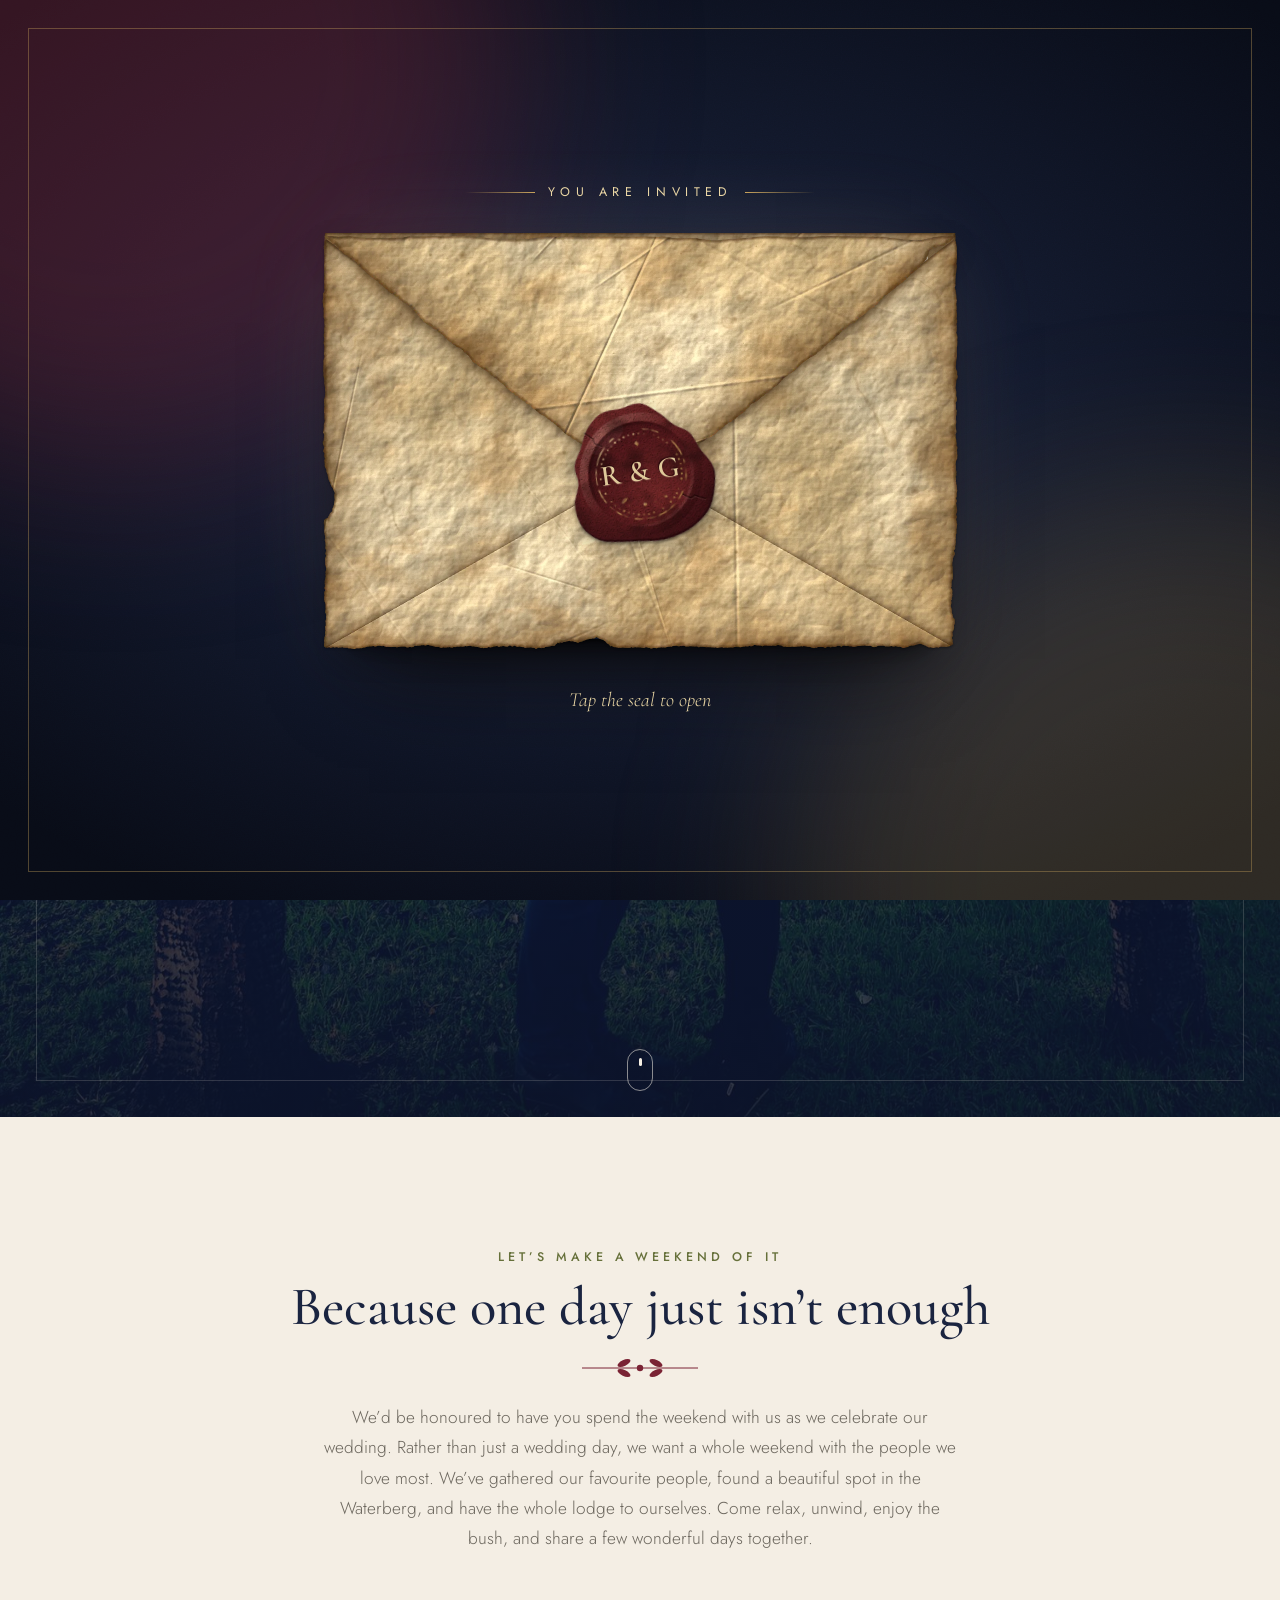
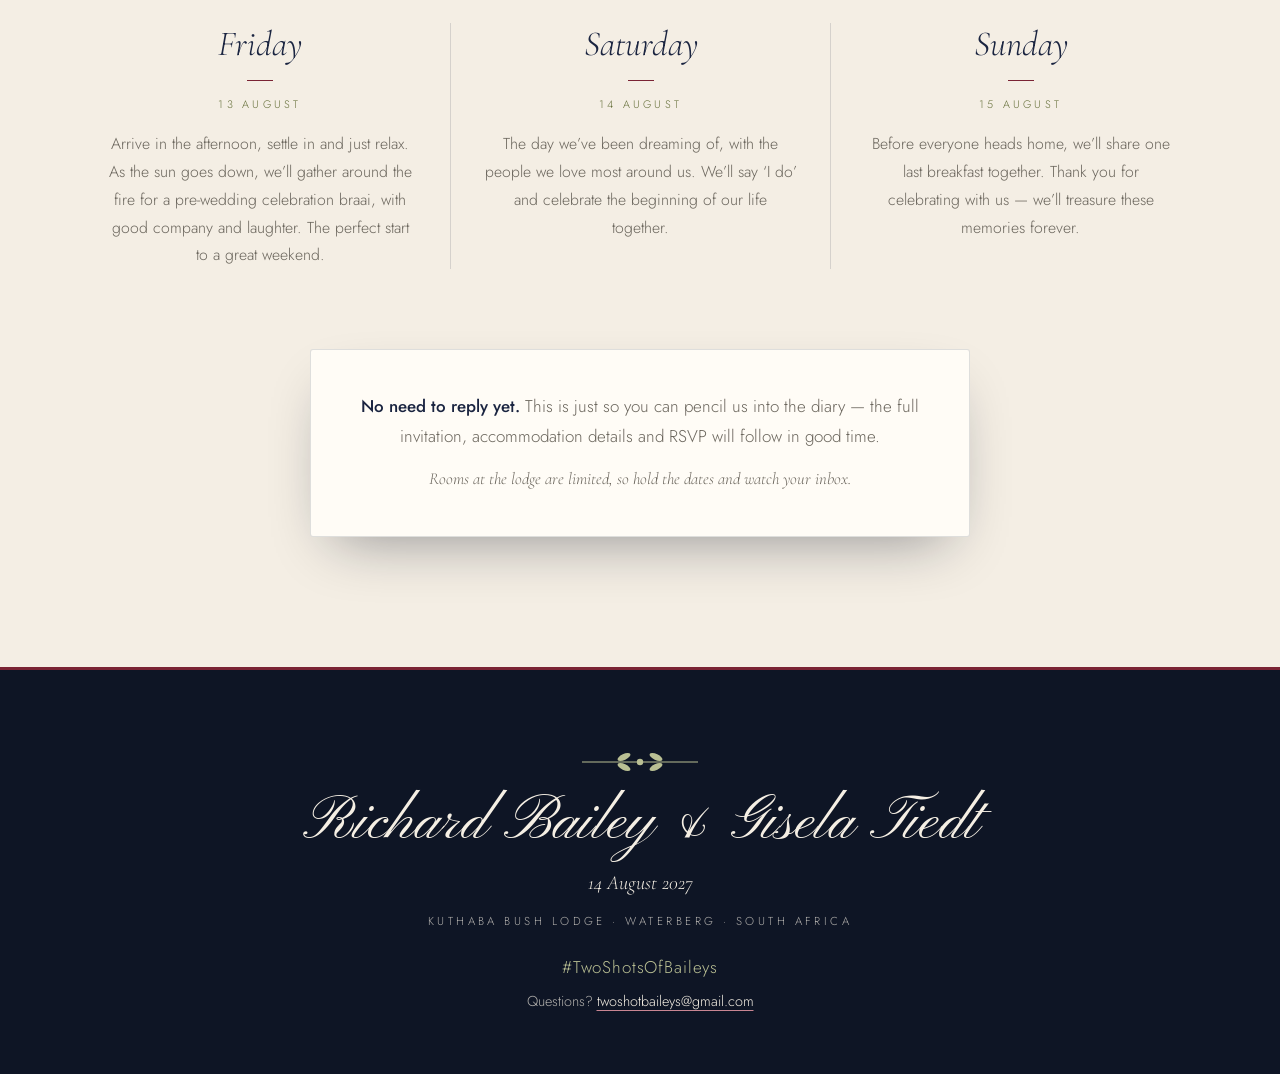
==== commit 6af8a14c: "Afrikaans version of the save-the-date page (?lang=af) and warmer weekend text Language - Add ?lang=" ====
--- a/index.html
+++ b/index.html
@@ -13,14 +13,16 @@
   <link rel="preconnect" href="https://fonts.googleapis.com" />
   <link rel="preconnect" href="https://fonts.gstatic.com" crossorigin />
   <link href="https://fonts.googleapis.com/css2?family=Cormorant+Garamond:ital,wght@0,400;0,500;0,600;1,400;1,500&family=Jost:wght@300;400;500;600&family=Pinyon+Script&display=swap" rel="stylesheet" />
-  <link rel="stylesheet" href="css/styles.css?v=6" />
-  <link rel="stylesheet" href="css/landing.css?v=6" />
-  <script src="js/config.js?v=6"></script>
+  <link rel="stylesheet" href="css/styles.css?v=7" />
+  <link rel="stylesheet" href="css/landing.css?v=7" />
+  <script src="js/config.js?v=7"></script>
   <script>
     // Apply the colour theme before the page paints (?theme=merlot previews one)
+    // and the language (?lang=af for Afrikaans; js/landing.js swaps the text in)
     (function () {
-      var q = new URLSearchParams(location.search).get("theme");
-      document.documentElement.setAttribute("data-theme", q || (window.WEDDING && window.WEDDING.theme) || "waterberg");
+      var params = new URLSearchParams(location.search);
+      document.documentElement.setAttribute("data-theme", params.get("theme") || (window.WEDDING && window.WEDDING.theme) || "waterberg");
+      if (params.get("lang") === "af") document.documentElement.lang = "af";
     })();
   </script>
 </head>
@@ -75,28 +77,28 @@
   </svg>
 
   <!-- ============ Envelope intro ============ -->
-  <div class="intro" id="intro" role="dialog" aria-label="Invitation">
+  <div class="intro" id="intro" role="dialog" aria-label="Invitation" data-i18n-label="invitation">
     <span class="intro__glow intro__glow--a" aria-hidden="true"></span>
     <span class="intro__glow intro__glow--b" aria-hidden="true"></span>
     <canvas class="intro__fx" id="introFx" aria-hidden="true"></canvas>
 
     <div class="intro__inner">
-      <p class="intro__eyebrow">You are invited</p>
-      <button class="envelope" id="envelope" type="button" aria-label="Open the invitation">
+      <p class="intro__eyebrow" data-i18n="invited">You are invited</p>
+      <button class="envelope" id="envelope" type="button" aria-label="Open the invitation" data-i18n-label="openInvitation">
         <span class="envelope__body">
           <span class="envelope__back"></span>
           <span class="envelope__card">
             <span class="envelope__card-corners" aria-hidden="true">
               <svg><use href="#corner" /></svg><svg><use href="#corner" /></svg><svg><use href="#corner" /></svg><svg><use href="#corner" /></svg>
             </span>
-            <span class="envelope__card-small envelope__card-title">Save the Weekend</span>
+            <span class="envelope__card-small envelope__card-title" data-i18n="saveWeekend">Save the Weekend</span>
             <span class="envelope__card-names">
               <span data-config="partner1"></span>
               <span class="envelope__card-amp">&amp;</span>
               <span data-config="partner2"></span>
             </span>
             <svg class="envelope__card-sprig" aria-hidden="true"><use href="#sprig" /></svg>
-            <span class="envelope__card-small">13 – 15 August 2027</span>
+            <span class="envelope__card-small" data-i18n="dates">13 – 15 August 2027</span>
             <span class="envelope__card-place">Kuthaba Bush Lodge</span>
           </span>
           <span class="envelope__pocket"></span>
@@ -119,7 +121,7 @@
           </span>
         </span>
       </button>
-      <p class="intro__hint"><span>Tap the seal to open</span></p>
+      <p class="intro__hint"><span data-i18n="tapSeal">Tap the seal to open</span></p>
     </div>
   </div>
 
@@ -131,13 +133,13 @@
       <div class="hero__leaves" id="leaves" aria-hidden="true"></div>
 
       <div class="hero__content">
-        <p class="hero__eyebrow anim" style="--d:.1s">Save the Weekend</p>
+        <p class="hero__eyebrow anim" style="--d:.1s" data-i18n="saveWeekend">Save the Weekend</p>
         <h1 class="hero__names anim" style="--d:.3s">
           <span data-config="partner1"></span>
           <span class="hero__amp">&amp;</span>
           <span data-config="partner2"></span>
         </h1>
-        <p class="hero__sub anim" style="--d:.55s">are getting married</p>
+        <p class="hero__sub anim" style="--d:.55s" data-i18n="gettingMarried">are getting married</p>
 
         <div class="hero__dates anim" style="--d:.85s">
           <!-- Each tile starts as a photo and flips once to its date: the 13th, then the 14th, then the 15th -->
@@ -145,9 +147,9 @@
             <span class="hero__day-flip">
               <span class="hero__day-photo" style="background-image:url(images/tiles/web/13.jpg)" aria-hidden="true"></span>
               <span class="hero__day-face">
-                <span class="hero__day-name">Fri</span>
+                <span class="hero__day-name" data-i18n="fri">Fri</span>
                 <span class="hero__day-num">13</span>
-                <span class="hero__day-note">Celebrations begin</span>
+                <span class="hero__day-note" data-i18n="friNote">Celebrations begin</span>
               </span>
             </span>
           </div>
@@ -155,9 +157,9 @@
             <span class="hero__day-flip">
               <span class="hero__day-photo hero__day-photo--14" style="background-image:url(images/tiles/web/14.jpg)" aria-hidden="true"></span>
               <span class="hero__day-face">
-                <span class="hero__day-name">Sat</span>
+                <span class="hero__day-name" data-i18n="sat">Sat</span>
                 <span class="hero__day-num">14</span>
-                <span class="hero__day-note">We say ‘I do’</span>
+                <span class="hero__day-note" data-i18n="satNote">We say ‘I do’</span>
               </span>
             </span>
           </div>
@@ -165,14 +167,14 @@
             <span class="hero__day-flip">
               <span class="hero__day-photo" style="background-image:url(images/tiles/web/15.jpg)" aria-hidden="true"></span>
               <span class="hero__day-face">
-                <span class="hero__day-name">Sun</span>
+                <span class="hero__day-name" data-i18n="sun">Sun</span>
                 <span class="hero__day-num">15</span>
-                <span class="hero__day-note">Until we meet again</span>
-              </span>
-            </span>
-          </div>
-        </div>
-        <p class="hero__month anim" style="--d:.95s">August 2027</p>
+                <span class="hero__day-note" data-i18n="sunNote">Until we meet again</span>
+              </span>
+            </span>
+          </div>
+        </div>
+        <p class="hero__month anim" style="--d:.95s" data-i18n="month">August 2027</p>
 
         <p class="hero__venue anim" style="--d:1s">
           <span class="hero__venue-name" data-config="venue.name"></span>
@@ -180,64 +182,67 @@
         </p>
 
         <div class="countdown anim" style="--d:1.05s" id="countdown">
-          <div class="countdown__unit"><span class="countdown__num" data-unit="days">000</span><span class="countdown__label">Days</span></div>
-          <div class="countdown__unit"><span class="countdown__num" data-unit="hours">00</span><span class="countdown__label">Hours</span></div>
-          <div class="countdown__unit"><span class="countdown__num" data-unit="minutes">00</span><span class="countdown__label">Minutes</span></div>
-          <div class="countdown__unit"><span class="countdown__num" data-unit="seconds">00</span><span class="countdown__label">Seconds</span></div>
+          <div class="countdown__unit"><span class="countdown__num" data-unit="days">000</span><span class="countdown__label" data-i18n="days">Days</span></div>
+          <div class="countdown__unit"><span class="countdown__num" data-unit="hours">00</span><span class="countdown__label" data-i18n="hours">Hours</span></div>
+          <div class="countdown__unit"><span class="countdown__num" data-unit="minutes">00</span><span class="countdown__label" data-i18n="minutes">Minutes</span></div>
+          <div class="countdown__unit"><span class="countdown__num" data-unit="seconds">00</span><span class="countdown__label" data-i18n="seconds">Seconds</span></div>
         </div>
 
         <div class="hero__actions anim" style="--d:1.2s">
           <div class="cal">
-            <button class="btn btn--light" id="calToggle" aria-expanded="false" aria-controls="calMenu">Add to calendar</button>
+            <button class="btn btn--light" id="calToggle" aria-expanded="false" aria-controls="calMenu" data-i18n="addCalendar">Add to calendar</button>
             <div class="cal__menu" id="calMenu" hidden>
               <a id="calGoogle" target="_blank" rel="noopener">Google Calendar</a>
               <a id="calOutlook" target="_blank" rel="noopener">Outlook</a>
               <button type="button" id="calIcs">Apple / iCal (.ics)</button>
             </div>
           </div>
-          <a class="btn btn--ghost" id="venueSite" target="_blank" rel="noopener">See the venue</a>
-          <a class="btn btn--ghost" id="fullSite" href="wedding.html" hidden>Full details &amp; RSVP</a>
+          <a class="btn btn--ghost" id="venueSite" target="_blank" rel="noopener" data-i18n="seeVenue">See the venue</a>
+          <a class="btn btn--ghost" id="fullSite" href="wedding.html" hidden data-i18n="fullSite">Full details &amp; RSVP</a>
         </div>
       </div>
 
-      <a href="#weekend" class="hero__scroll" aria-label="Scroll down"><span></span></a>
+      <a href="#weekend" class="hero__scroll" aria-label="Scroll down" data-i18n-label="scrollDown"><span></span></a>
     </section>
 
     <!-- ============ The weekend ============ -->
     <section class="three-days" id="weekend">
       <div class="container">
         <header class="three-days__head" data-reveal>
-          <p class="eyebrow">Make a weekend of it</p>
-          <h2 class="title">Three days in the bush</h2>
+          <p class="eyebrow" data-i18n="weekendEyebrow">Let’s make a weekend of it</p>
+          <h2 class="title" data-i18n="weekendTitle">Because one day just isn’t enough</h2>
           <svg class="sprig" aria-hidden="true"><use href="#sprig" /></svg>
-          <p class="lead">
-            We're gathering everyone in a private game reserve in the Waterberg,
-            about 90 minutes from Pretoria. Come for the whole weekend — the lodge is ours.
+          <p class="lead" data-i18n="weekendLead">
+            We’d be honoured to have you spend the weekend with us as we celebrate our wedding.
+            Rather than just a wedding day, we want a whole weekend with the people we love most.
+            We’ve gathered our favourite people, found a beautiful spot in the Waterberg, and have
+            the whole lodge to ourselves. Come relax, unwind, enjoy the bush, and share a few
+            wonderful days together.
           </p>
         </header>
 
         <ol class="days">
           <li data-reveal style="--d:.05s">
-            <span class="days__name">Friday</span>
-            <span class="days__date">13 August</span>
-            <p>Arrive from the afternoon, settle in, and join us around the fire for a relaxed welcome braai.</p>
+            <span class="days__name" data-i18n="friday">Friday</span>
+            <span class="days__date" data-i18n="aug13">13 August</span>
+            <p data-i18n="fridayText">Arrive in the afternoon, settle in and just relax. As the sun goes down, we’ll gather around the fire for a pre-wedding celebration braai, with good company and laughter. The perfect start to a great weekend.</p>
           </li>
           <li data-reveal style="--d:.15s">
-            <span class="days__name">Saturday</span>
-            <span class="days__date">14 August</span>
-            <p>The day itself: a ceremony at the Cliff Venue, looking out over the Waterberg, then dinner and dancing under the stars.</p>
+            <span class="days__name" data-i18n="saturday">Saturday</span>
+            <span class="days__date" data-i18n="aug14">14 August</span>
+            <p data-i18n="saturdayText">The day we’ve been dreaming of, with the people we love most around us. We’ll say ‘I&nbsp;do’ and celebrate the beginning of our life together.</p>
           </li>
           <li data-reveal style="--d:.25s">
-            <span class="days__name">Sunday</span>
-            <span class="days__date">15 August</span>
-            <p>One last breakfast together, fond farewells, and an easy drive home.</p>
+            <span class="days__name" data-i18n="sunday">Sunday</span>
+            <span class="days__date" data-i18n="aug15">15 August</span>
+            <p data-i18n="sundayText">Before everyone heads home, we’ll share one last breakfast together. Thank you for celebrating with us — we’ll treasure these memories forever.</p>
           </li>
         </ol>
 
         <div class="note" data-reveal>
-          <p><strong>No need to reply yet.</strong> This is just so you can pencil us into the diary —
+          <p data-i18n="note"><strong>No need to reply yet.</strong> This is just so you can pencil us into the diary —
             the full invitation, accommodation details and RSVP will follow in good time.</p>
-          <p class="note__small">Rooms at the lodge are limited, so hold the dates and watch your inbox.</p>
+          <p class="note__small" data-i18n="noteSmall">Rooms at the lodge are limited, so hold the dates and watch your inbox.</p>
         </div>
       </div>
     </section>
@@ -246,13 +251,13 @@
   <footer class="footer">
     <svg class="footer__sprig" aria-hidden="true"><use href="#sprig" /></svg>
     <p class="footer__names" data-config="coupleShort"></p>
-    <p class="footer__date">14 August 2027</p>
-    <p class="footer__place">Kuthaba Bush Lodge · Waterberg · South Africa</p>
+    <p class="footer__date" data-i18n="footerDate">14 August 2027</p>
+    <p class="footer__place" data-i18n="footerPlace">Kuthaba Bush Lodge · Waterberg · South Africa</p>
     <p class="footer__tag" data-config="hashtag"></p>
-    <p class="footer__contact">Questions? <a data-config-href="contactEmail"></a></p>
+    <p class="footer__contact"><span data-i18n="questions">Questions?</span> <a data-config-href="contactEmail"></a></p>
   </footer>
 
-  <script src="js/landing.js?v=6"></script>
-  <script src="js/intro-fx.js?v=6"></script>
+  <script src="js/landing.js?v=7"></script>
+  <script src="js/intro-fx.js?v=7"></script>
 </body>
 </html>
--- a/css/landing.css
+++ b/css/landing.css
@@ -3,6 +3,9 @@
    Loaded after css/styles.css, which supplies the theme, envelope, hero,
    buttons, footer and animations. Only the extras live here.
    ========================================================================== */
+
+/* Afrikaans (?lang=af): keep the English out of sight until js/landing.js has swapped it */
+html[lang="af"]:not(.is-translated) [data-i18n] { visibility: hidden; }
 
 /* ---------- The weekend, front and centre ---------- */
 .hero__eyebrow { /* bold cream, lifted off the photo behind it */
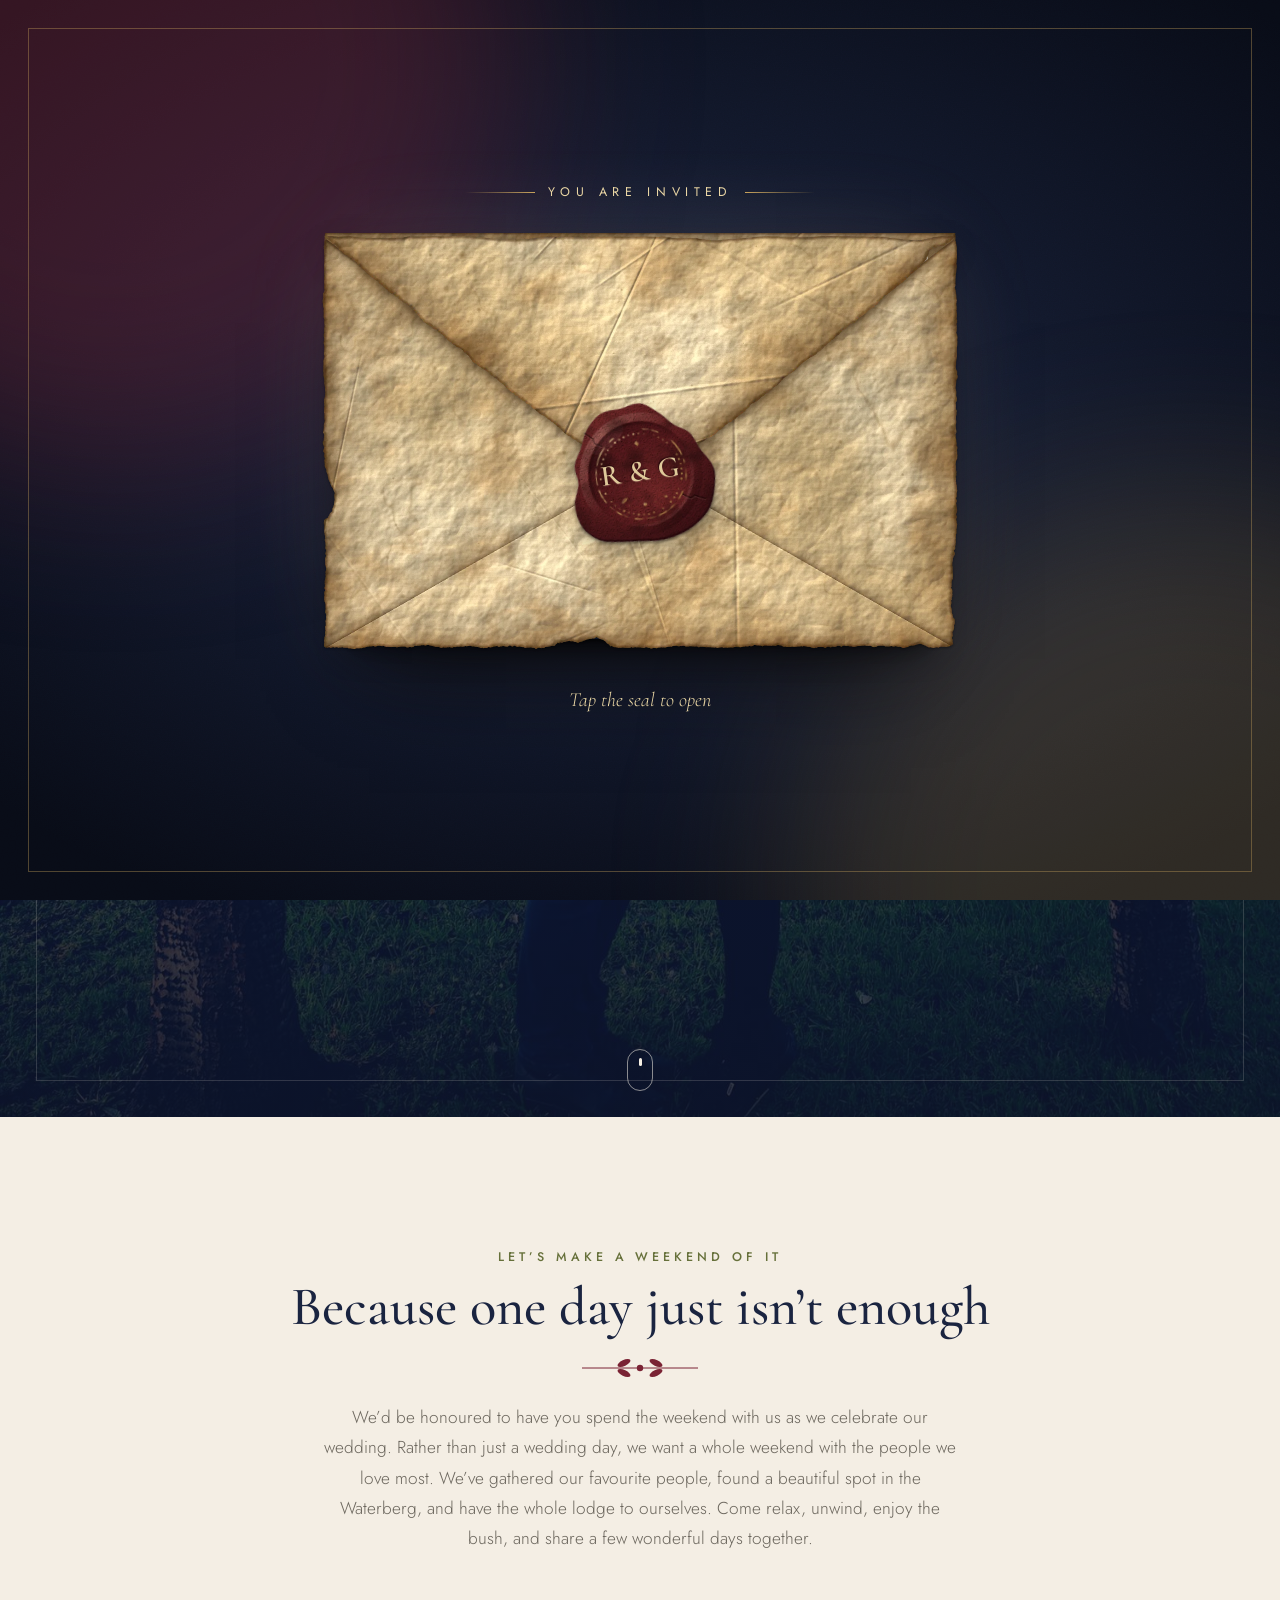
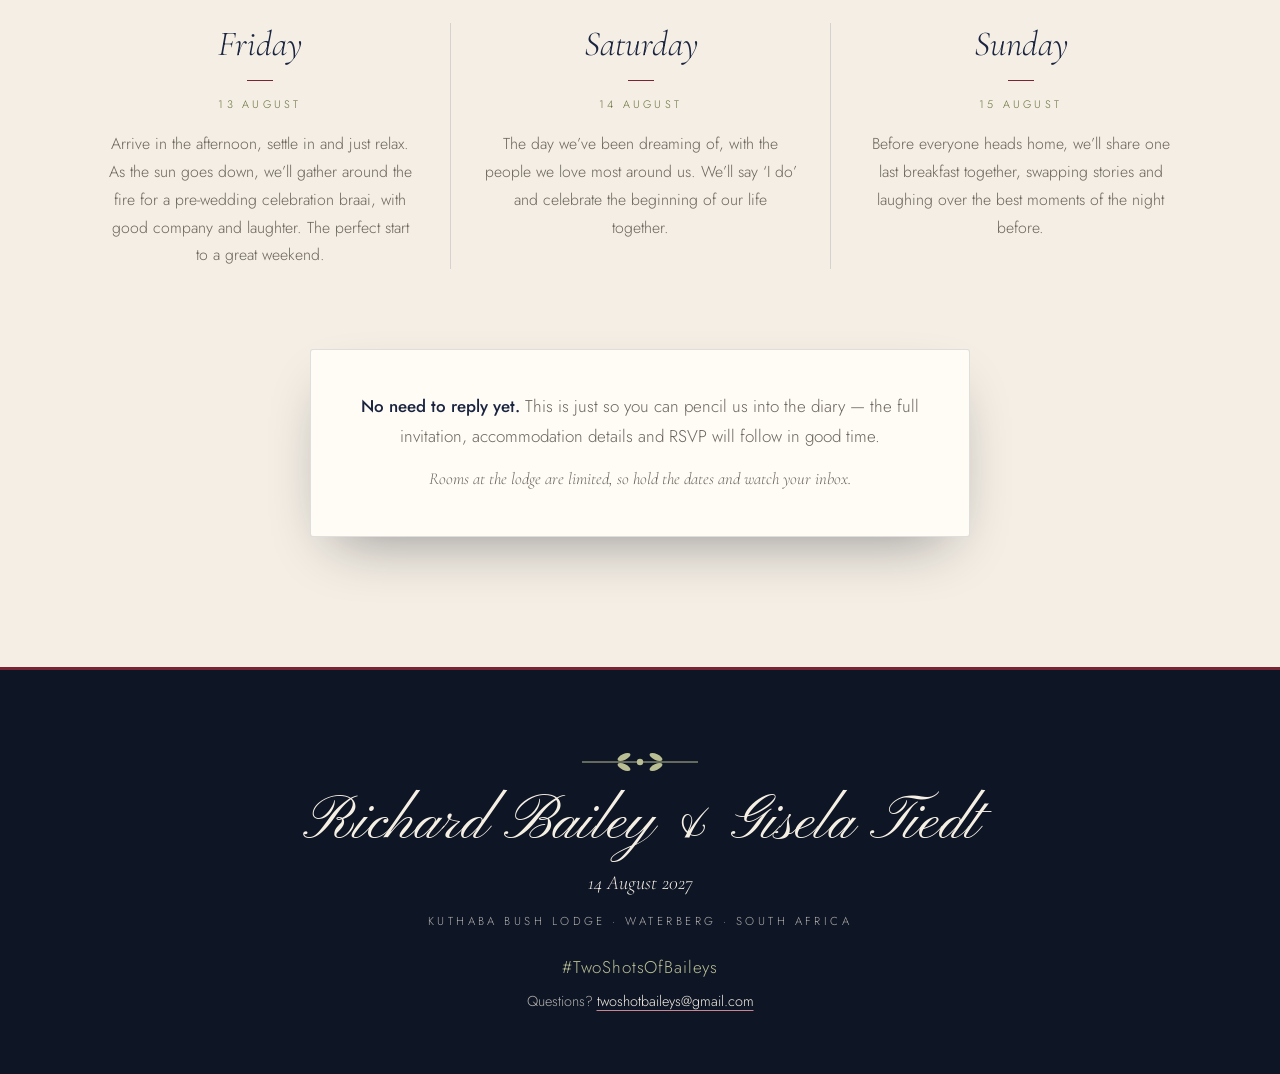
==== commit 3e48d2f5: "Sunday text: swapping stories over breakfast instead of a thank-you - Drop the thank-you, which read" ====
--- a/index.html
+++ b/index.html
@@ -13,9 +13,9 @@
   <link rel="preconnect" href="https://fonts.googleapis.com" />
   <link rel="preconnect" href="https://fonts.gstatic.com" crossorigin />
   <link href="https://fonts.googleapis.com/css2?family=Cormorant+Garamond:ital,wght@0,400;0,500;0,600;1,400;1,500&family=Jost:wght@300;400;500;600&family=Pinyon+Script&display=swap" rel="stylesheet" />
-  <link rel="stylesheet" href="css/styles.css?v=7" />
-  <link rel="stylesheet" href="css/landing.css?v=7" />
-  <script src="js/config.js?v=7"></script>
+  <link rel="stylesheet" href="css/styles.css?v=8" />
+  <link rel="stylesheet" href="css/landing.css?v=8" />
+  <script src="js/config.js?v=8"></script>
   <script>
     // Apply the colour theme before the page paints (?theme=merlot previews one)
     // and the language (?lang=af for Afrikaans; js/landing.js swaps the text in)
@@ -235,7 +235,7 @@
           <li data-reveal style="--d:.25s">
             <span class="days__name" data-i18n="sunday">Sunday</span>
             <span class="days__date" data-i18n="aug15">15 August</span>
-            <p data-i18n="sundayText">Before everyone heads home, we’ll share one last breakfast together. Thank you for celebrating with us — we’ll treasure these memories forever.</p>
+            <p data-i18n="sundayText">Before everyone heads home, we’ll share one last breakfast together, swapping stories and laughing over the best moments of the night before.</p>
           </li>
         </ol>
 
@@ -257,7 +257,7 @@
     <p class="footer__contact"><span data-i18n="questions">Questions?</span> <a data-config-href="contactEmail"></a></p>
   </footer>
 
-  <script src="js/landing.js?v=7"></script>
-  <script src="js/intro-fx.js?v=7"></script>
+  <script src="js/landing.js?v=8"></script>
+  <script src="js/intro-fx.js?v=8"></script>
 </body>
 </html>
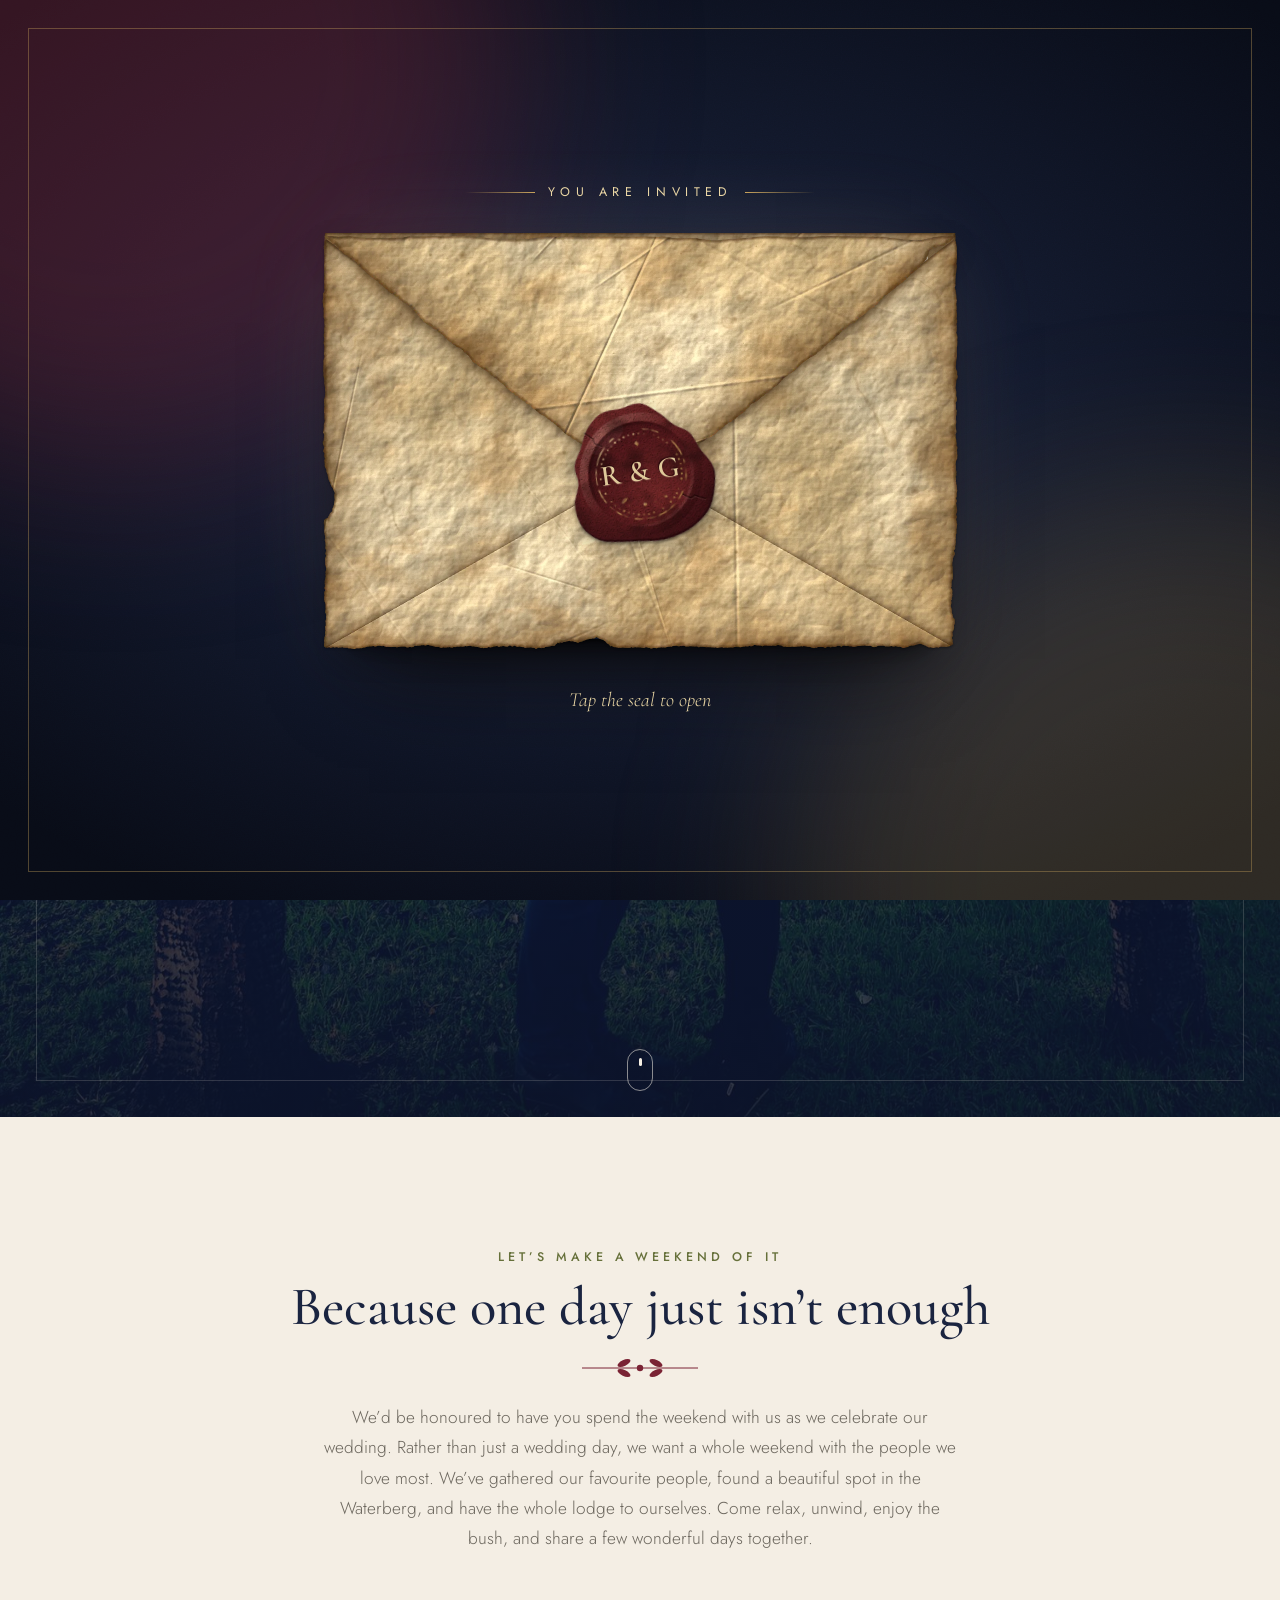
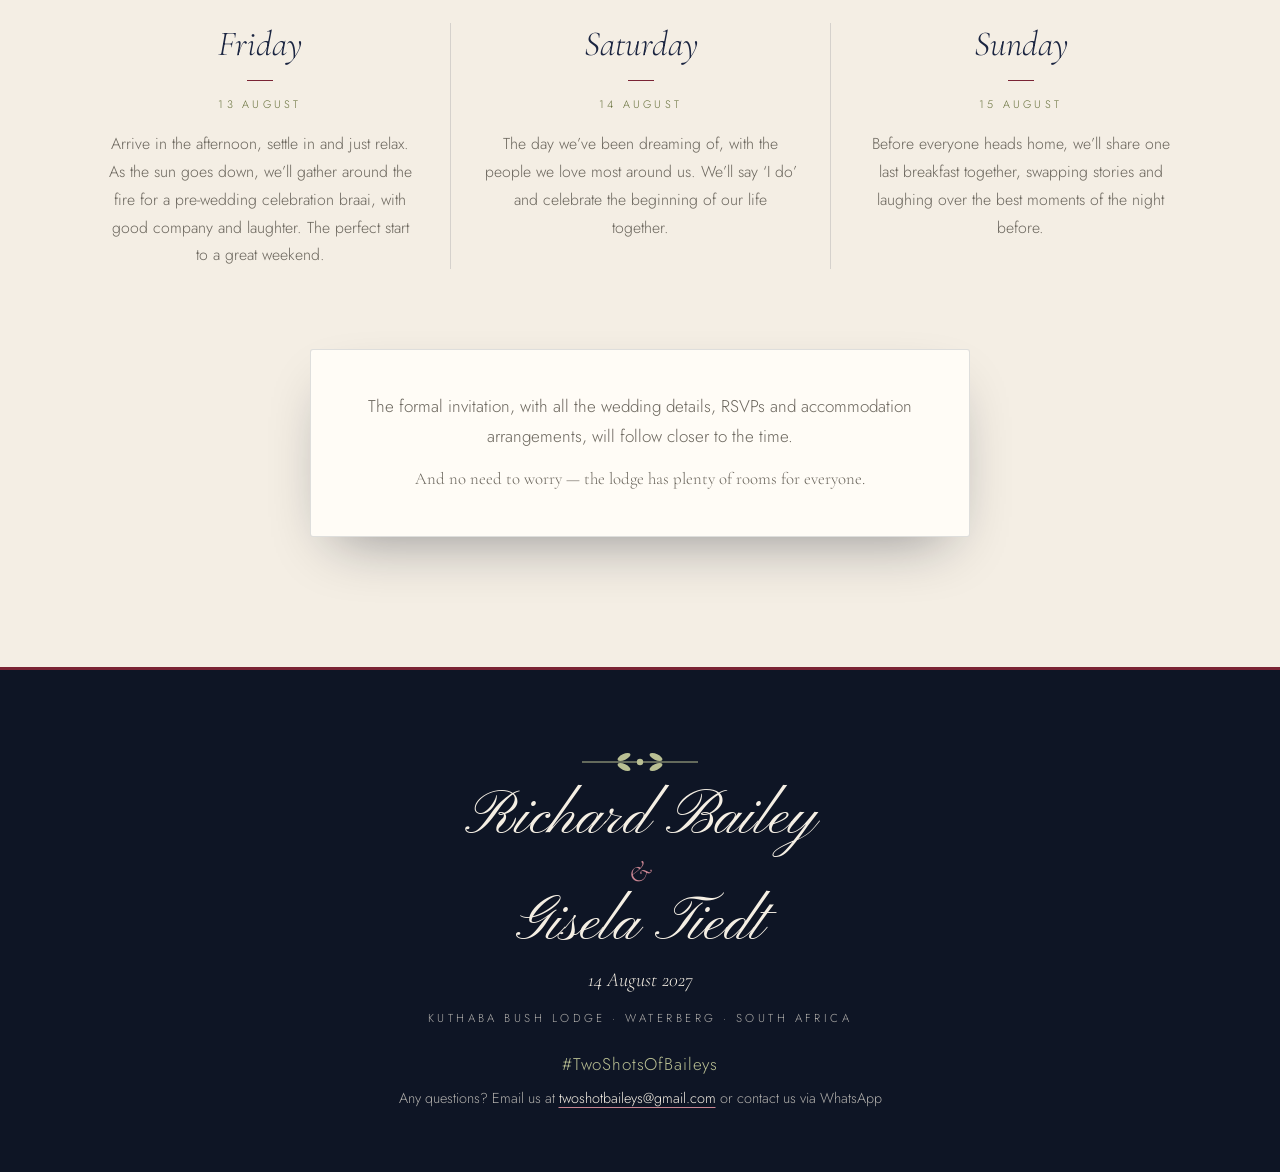
==== commit 183ed0b8: "Simpler closing note, stacked footer names, WhatsApp in the contact line - The note now says the for" ====
--- a/index.html
+++ b/index.html
@@ -13,9 +13,9 @@
   <link rel="preconnect" href="https://fonts.googleapis.com" />
   <link rel="preconnect" href="https://fonts.gstatic.com" crossorigin />
   <link href="https://fonts.googleapis.com/css2?family=Cormorant+Garamond:ital,wght@0,400;0,500;0,600;1,400;1,500&family=Jost:wght@300;400;500;600&family=Pinyon+Script&display=swap" rel="stylesheet" />
-  <link rel="stylesheet" href="css/styles.css?v=8" />
-  <link rel="stylesheet" href="css/landing.css?v=8" />
-  <script src="js/config.js?v=8"></script>
+  <link rel="stylesheet" href="css/styles.css?v=9" />
+  <link rel="stylesheet" href="css/landing.css?v=9" />
+  <script src="js/config.js?v=9"></script>
   <script>
     // Apply the colour theme before the page paints (?theme=merlot previews one)
     // and the language (?lang=af for Afrikaans; js/landing.js swaps the text in)
@@ -240,9 +240,8 @@
         </ol>
 
         <div class="note" data-reveal>
-          <p data-i18n="note"><strong>No need to reply yet.</strong> This is just so you can pencil us into the diary —
-            the full invitation, accommodation details and RSVP will follow in good time.</p>
-          <p class="note__small" data-i18n="noteSmall">Rooms at the lodge are limited, so hold the dates and watch your inbox.</p>
+          <p data-i18n="note">The formal invitation, with all the wedding details, RSVPs and accommodation arrangements, will follow closer to the time.</p>
+          <p class="note__small" data-i18n="noteSmall">And no need to worry — the lodge has plenty of rooms for everyone.</p>
         </div>
       </div>
     </section>
@@ -250,14 +249,21 @@
 
   <footer class="footer">
     <svg class="footer__sprig" aria-hidden="true"><use href="#sprig" /></svg>
-    <p class="footer__names" data-config="coupleShort"></p>
+    <p class="footer__names">
+      <span data-config="partner1"></span>
+      <span class="footer__amp">&amp;</span>
+      <span data-config="partner2"></span>
+    </p>
     <p class="footer__date" data-i18n="footerDate">14 August 2027</p>
     <p class="footer__place" data-i18n="footerPlace">Kuthaba Bush Lodge · Waterberg · South Africa</p>
     <p class="footer__tag" data-config="hashtag"></p>
-    <p class="footer__contact"><span data-i18n="questions">Questions?</span> <a data-config-href="contactEmail"></a></p>
+    <p class="footer__contact">
+      <span data-i18n="questions">Any questions? Email us at</span> <a data-config-href="contactEmail"></a>
+      <span data-i18n="orWhatsapp">or contact us via WhatsApp</span>
+    </p>
   </footer>
 
-  <script src="js/landing.js?v=8"></script>
-  <script src="js/intro-fx.js?v=8"></script>
+  <script src="js/landing.js?v=9"></script>
+  <script src="js/intro-fx.js?v=9"></script>
 </body>
 </html>
--- a/css/landing.css
+++ b/css/landing.css
@@ -114,7 +114,7 @@
 }
 .note p { margin: 0; color: var(--muted); }
 .note strong { color: var(--ink); font-weight: 500; }
-.note__small { margin-top: 0.8rem !important; font-family: var(--serif); font-style: italic; font-size: 1.05rem; }
+.note__small { margin-top: 0.8rem !important; font-family: var(--serif); font-size: 1.05rem; }
 
 @media (prefers-reduced-motion: reduce) {
   .hero__day-flip { animation: none !important; transform: rotateY(180deg); } /* straight to the dates */
@@ -178,3 +178,7 @@
   color: color-mix(in srgb, var(--on-dark) 62%, transparent);
 }
 .photos__tag { color: var(--leaf-light); margin: 1.4rem 0 0; letter-spacing: 0.05em; }
+
+/* ---------- Footer: each name, and the ampersand, on its own line ---------- */
+.footer__names { display: flex; flex-direction: column; align-items: center; line-height: 1.15; }
+.footer__amp { font-family: var(--serif); font-style: italic; font-size: 0.5em; line-height: 1.2; color: var(--accent-light); }
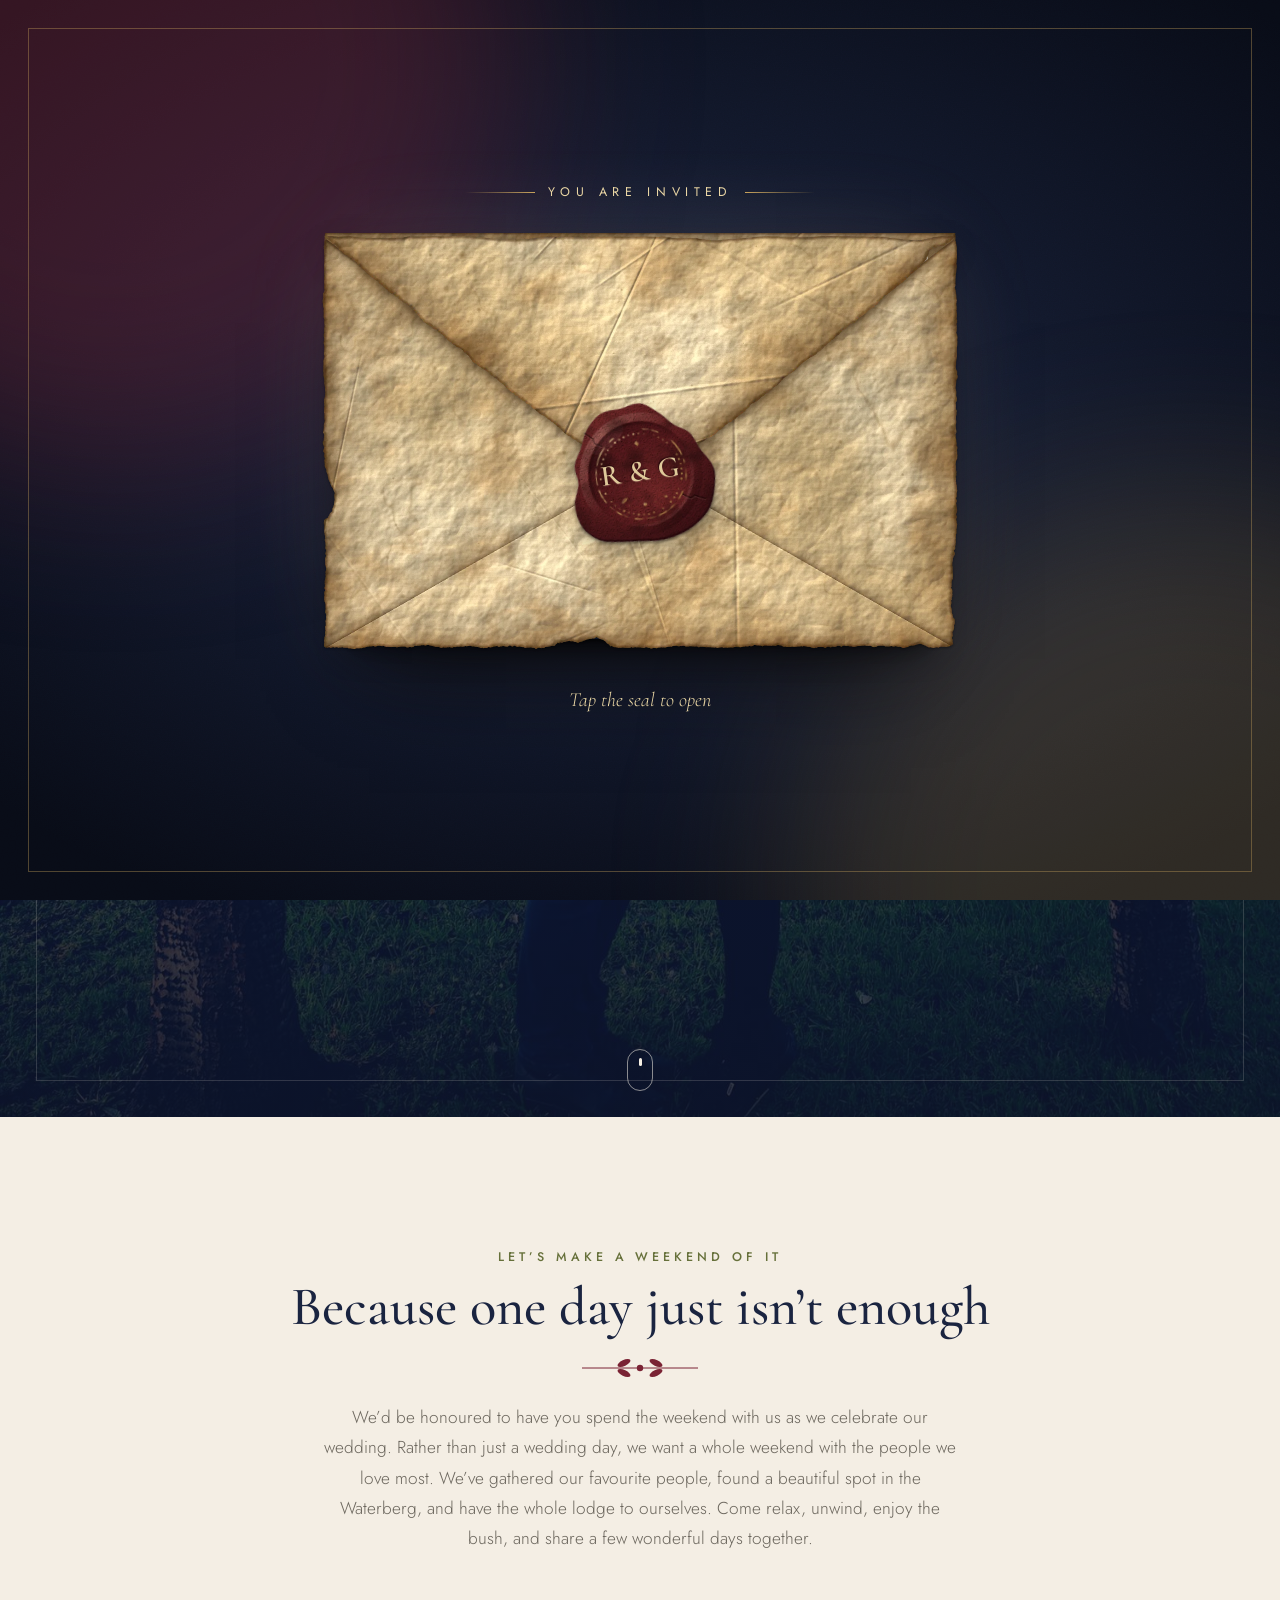
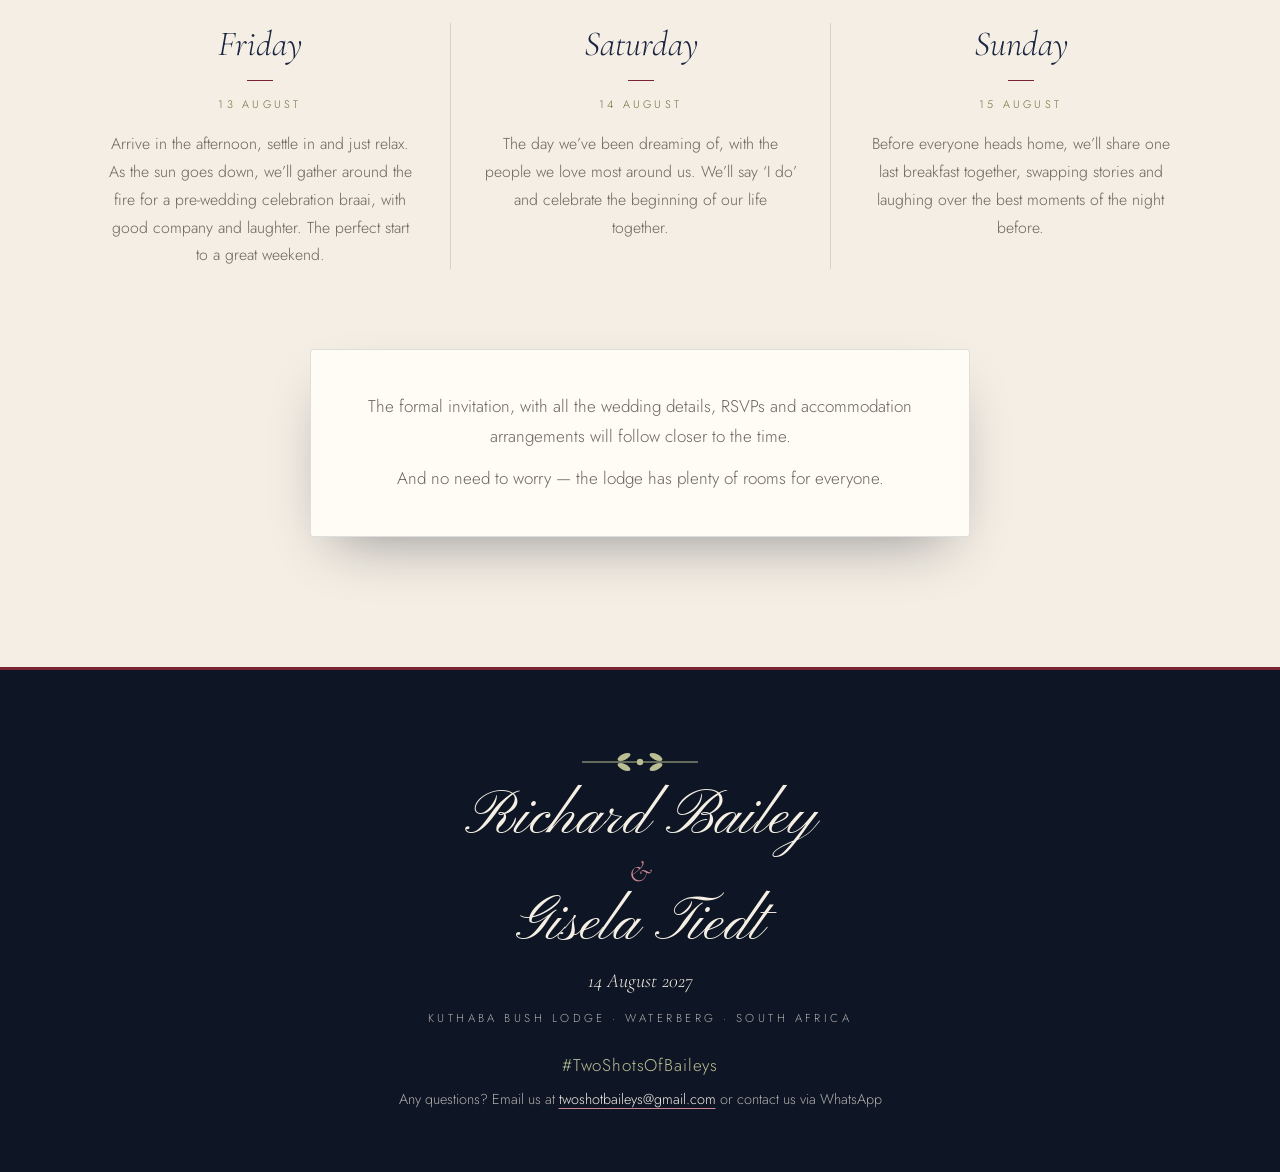
==== commit a65faa68: "Closing note: drop the comma after "arrangements", one font for both lines - Remove the comma after " ====
--- a/index.html
+++ b/index.html
@@ -13,9 +13,9 @@
   <link rel="preconnect" href="https://fonts.googleapis.com" />
   <link rel="preconnect" href="https://fonts.gstatic.com" crossorigin />
   <link href="https://fonts.googleapis.com/css2?family=Cormorant+Garamond:ital,wght@0,400;0,500;0,600;1,400;1,500&family=Jost:wght@300;400;500;600&family=Pinyon+Script&display=swap" rel="stylesheet" />
-  <link rel="stylesheet" href="css/styles.css?v=9" />
-  <link rel="stylesheet" href="css/landing.css?v=9" />
-  <script src="js/config.js?v=9"></script>
+  <link rel="stylesheet" href="css/styles.css?v=12" />
+  <link rel="stylesheet" href="css/landing.css?v=12" />
+  <script src="js/config.js?v=12"></script>
   <script>
     // Apply the colour theme before the page paints (?theme=merlot previews one)
     // and the language (?lang=af for Afrikaans; js/landing.js swaps the text in)
@@ -142,10 +142,10 @@
         <p class="hero__sub anim" style="--d:.55s" data-i18n="gettingMarried">are getting married</p>
 
         <div class="hero__dates anim" style="--d:.85s">
-          <!-- Each tile starts as a photo and flips once to its date: the 13th, then the 14th, then the 15th -->
+          <!-- Each tile starts as a photo and flips once to its date, two seconds apart: the 13th, then the 14th, then the 15th -->
           <div class="hero__day" style="--flip:0s">
             <span class="hero__day-flip">
-              <span class="hero__day-photo" style="background-image:url(images/tiles/web/13.jpg)" aria-hidden="true"></span>
+              <span class="hero__day-photo" style="background-image:url(images/tiles/web/13.jpg?v=12)" aria-hidden="true"></span>
               <span class="hero__day-face">
                 <span class="hero__day-name" data-i18n="fri">Fri</span>
                 <span class="hero__day-num">13</span>
@@ -153,9 +153,9 @@
               </span>
             </span>
           </div>
-          <div class="hero__day hero__day--main" style="--flip:1s">
+          <div class="hero__day hero__day--main" style="--flip:2s">
             <span class="hero__day-flip">
-              <span class="hero__day-photo hero__day-photo--14" style="background-image:url(images/tiles/web/14.jpg)" aria-hidden="true"></span>
+              <span class="hero__day-photo" style="background-image:url(images/tiles/web/14.jpg?v=12)" aria-hidden="true"></span>
               <span class="hero__day-face">
                 <span class="hero__day-name" data-i18n="sat">Sat</span>
                 <span class="hero__day-num">14</span>
@@ -163,9 +163,9 @@
               </span>
             </span>
           </div>
-          <div class="hero__day" style="--flip:2s">
+          <div class="hero__day" style="--flip:4s">
             <span class="hero__day-flip">
-              <span class="hero__day-photo" style="background-image:url(images/tiles/web/15.jpg)" aria-hidden="true"></span>
+              <span class="hero__day-photo" style="background-image:url(images/tiles/web/15.jpg?v=12)" aria-hidden="true"></span>
               <span class="hero__day-face">
                 <span class="hero__day-name" data-i18n="sun">Sun</span>
                 <span class="hero__day-num">15</span>
@@ -240,7 +240,7 @@
         </ol>
 
         <div class="note" data-reveal>
-          <p data-i18n="note">The formal invitation, with all the wedding details, RSVPs and accommodation arrangements, will follow closer to the time.</p>
+          <p data-i18n="note">The formal invitation, with all the wedding details, RSVPs and accommodation arrangements will follow closer to the time.</p>
           <p class="note__small" data-i18n="noteSmall">And no need to worry — the lodge has plenty of rooms for everyone.</p>
         </div>
       </div>
@@ -263,7 +263,7 @@
     </p>
   </footer>
 
-  <script src="js/landing.js?v=9"></script>
-  <script src="js/intro-fx.js?v=9"></script>
+  <script src="js/landing.js?v=12"></script>
+  <script src="js/intro-fx.js?v=12"></script>
 </body>
 </html>
--- a/css/landing.css
+++ b/css/landing.css
@@ -29,6 +29,16 @@
 }
 body.is-ready .hero__day-flip { animation: tileFlip 0.9s cubic-bezier(0.45, 0, 0.25, 1) calc(2.6s + var(--flip, 0s)) both; }
 @keyframes tileFlip { to { transform: rotateY(180deg); } }
+/* After that (or if tapped first) js/landing.js takes over and a tap flips between photo and date */
+.hero__day { cursor: pointer; -webkit-tap-highlight-color: transparent; transition: translate 0.3s var(--ease); }
+.hero__day.is-settled .hero__day-flip {
+  animation: none;
+  transform: rotateY(0deg);
+  transition: transform 0.8s cubic-bezier(0.45, 0, 0.25, 1);
+}
+.hero__day.is-settled.shows-date .hero__day-flip { transform: rotateY(180deg); }
+.hero__day:focus-visible { outline: 2px solid var(--accent-light); outline-offset: 4px; border-radius: var(--radius); }
+@media (hover: hover) { .hero__day:hover { translate: 0 -3px; } }
 .hero__day-photo, .hero__day-face {
   grid-area: 1 / 1;
   border-radius: var(--radius);
@@ -39,7 +49,6 @@
   border: 1px solid color-mix(in srgb, var(--on-dark) 30%, transparent);
   box-shadow: 0 18px 40px -22px #000;
 }
-.hero__day-photo--14 { background-size: auto 116%; background-position: 50% 0; } /* crops a watermark off the bottom */
 .hero__day-face {
   transform: rotateY(180deg);
   padding: clamp(12px, 2vw, 20px) clamp(6px, 1.4vw, 14px);
@@ -114,7 +123,7 @@
 }
 .note p { margin: 0; color: var(--muted); }
 .note strong { color: var(--ink); font-weight: 500; }
-.note__small { margin-top: 0.8rem !important; font-family: var(--serif); font-size: 1.05rem; }
+.note__small { margin-top: 0.8rem !important; } /* same font as the line above */
 
 @media (prefers-reduced-motion: reduce) {
   .hero__day-flip { animation: none !important; transform: rotateY(180deg); } /* straight to the dates */
